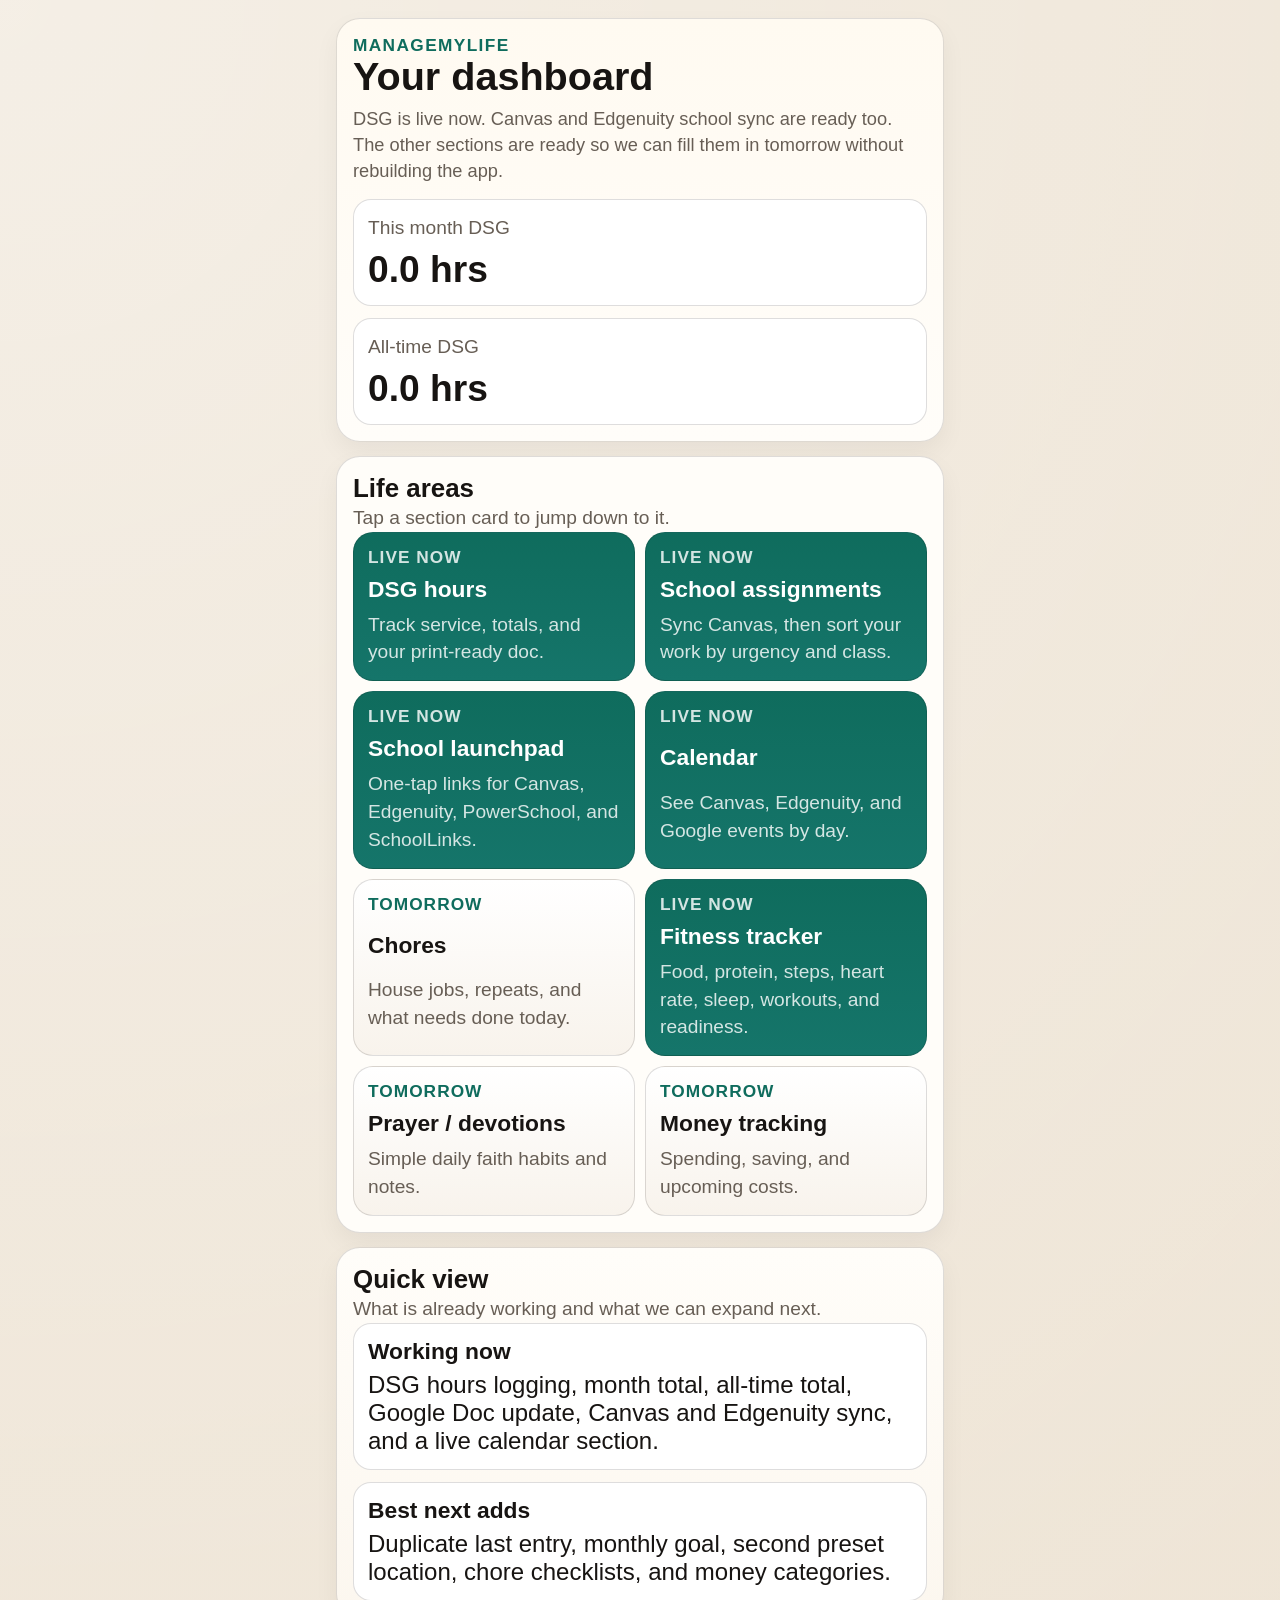
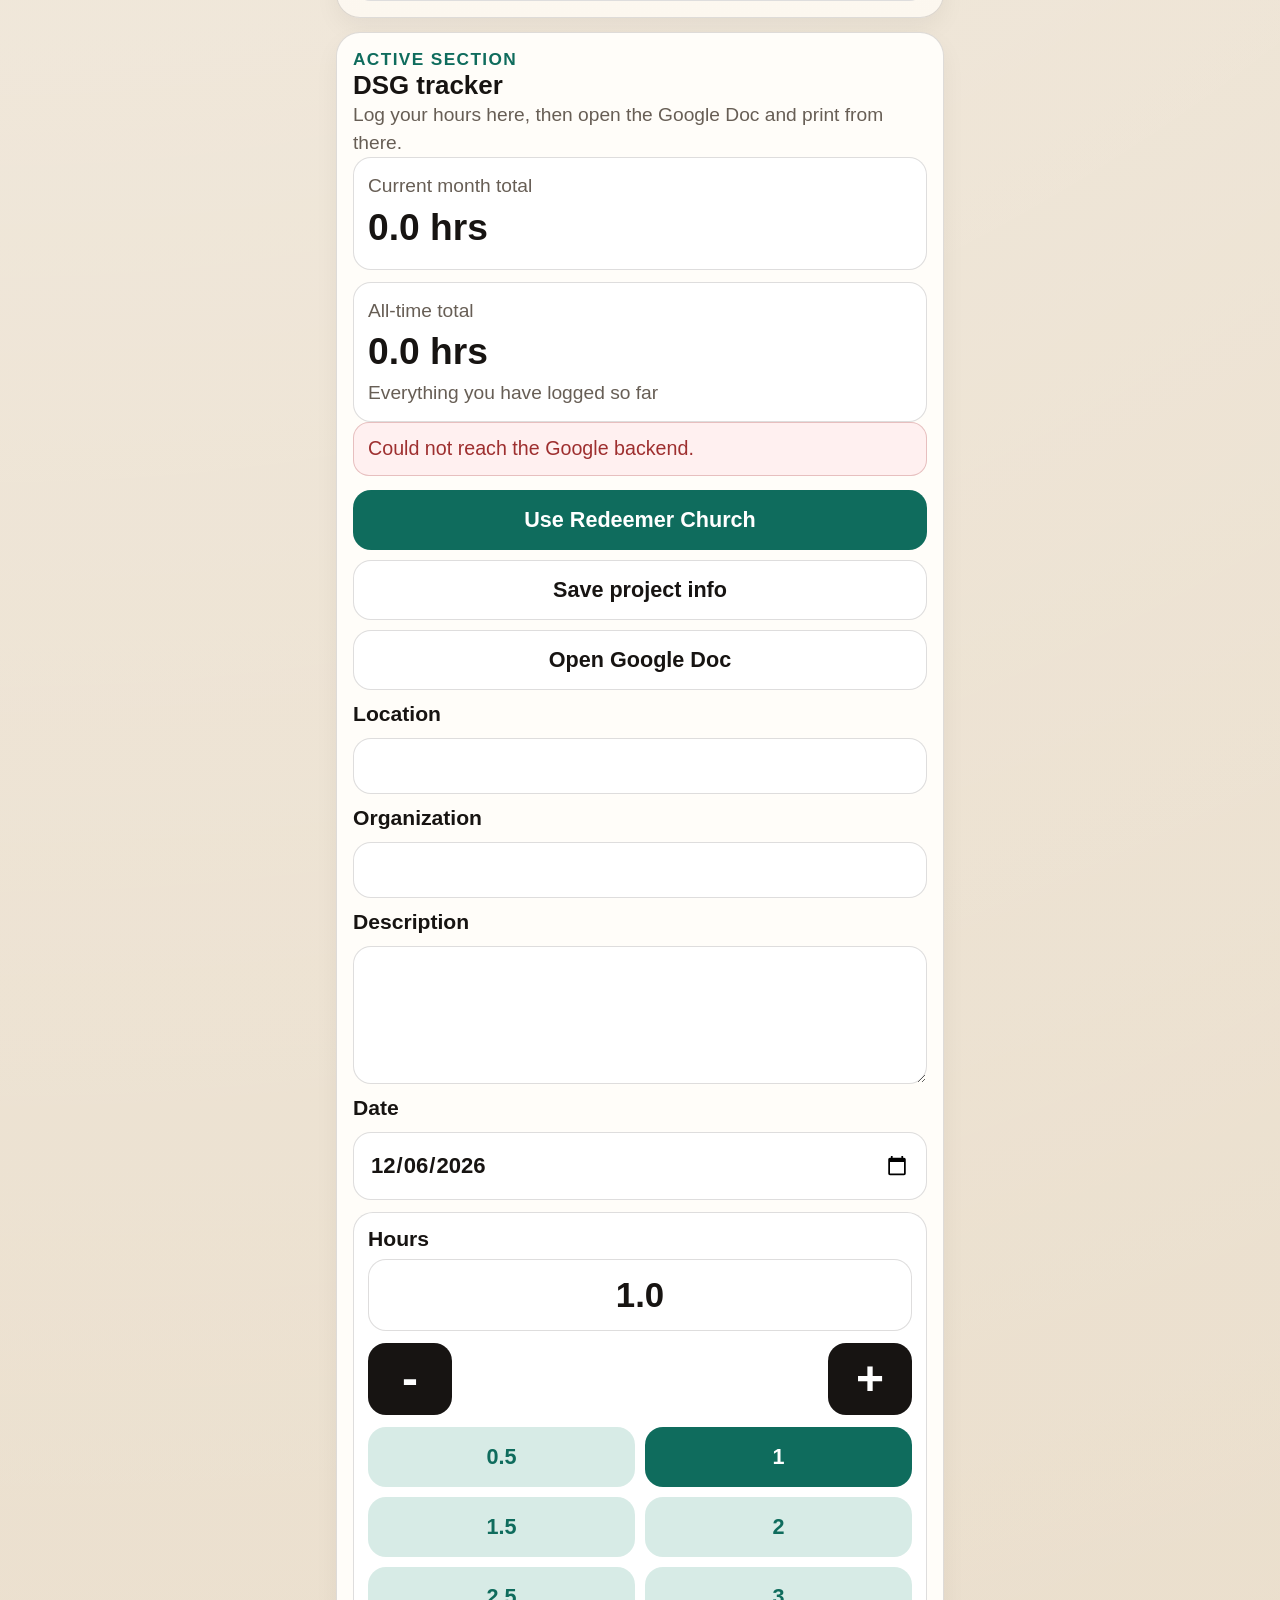
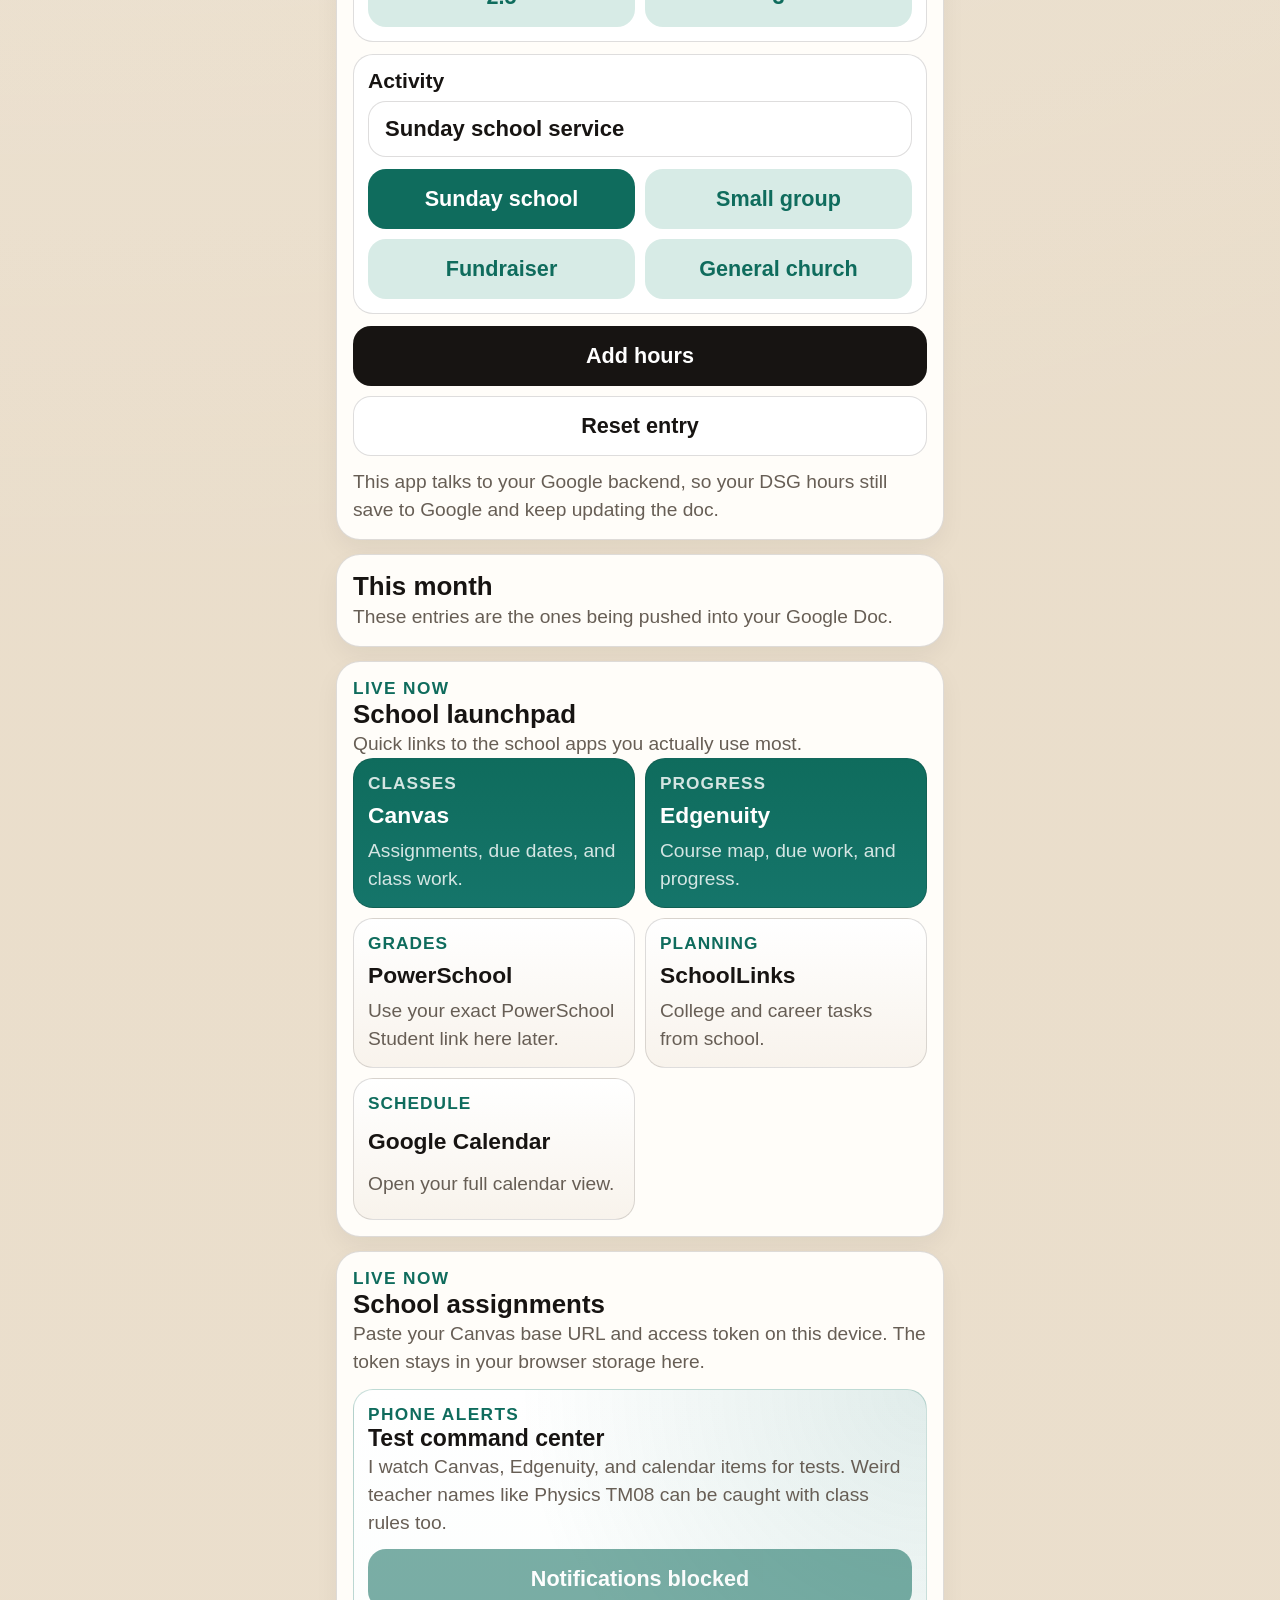
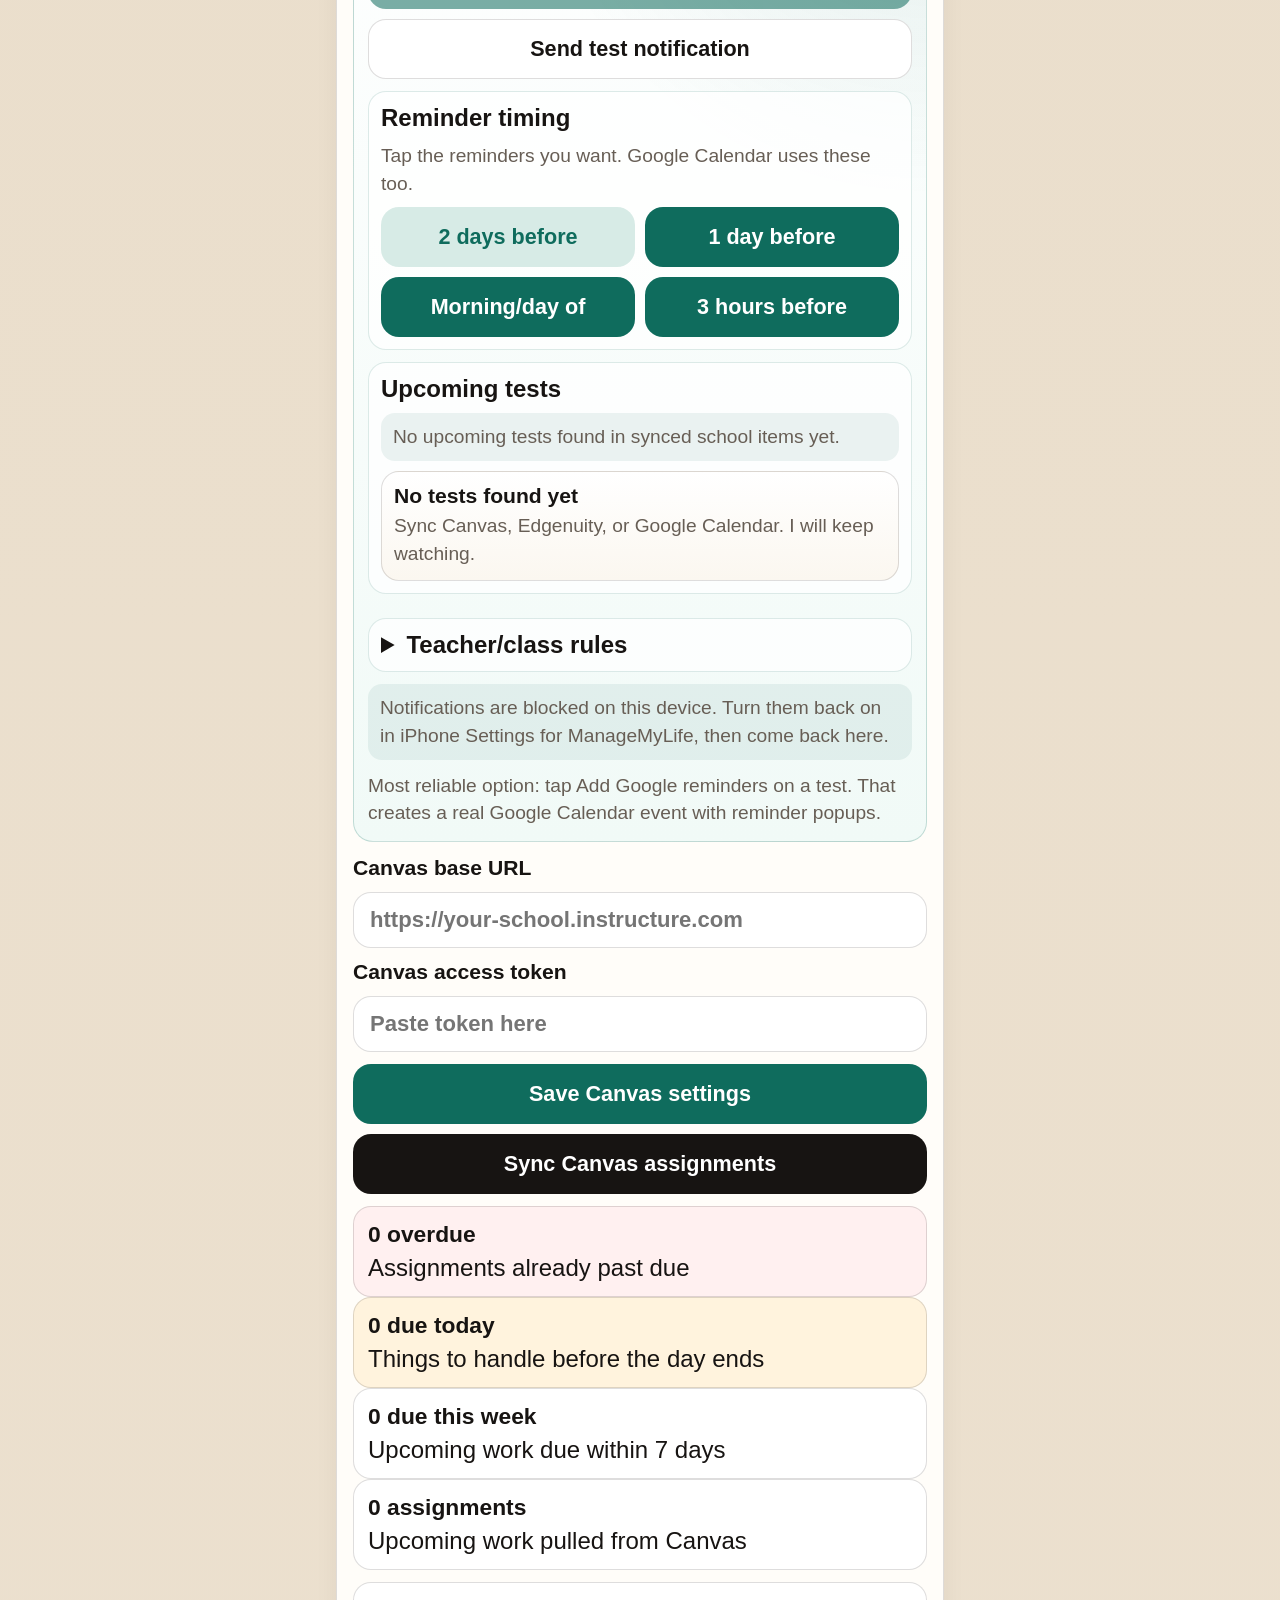
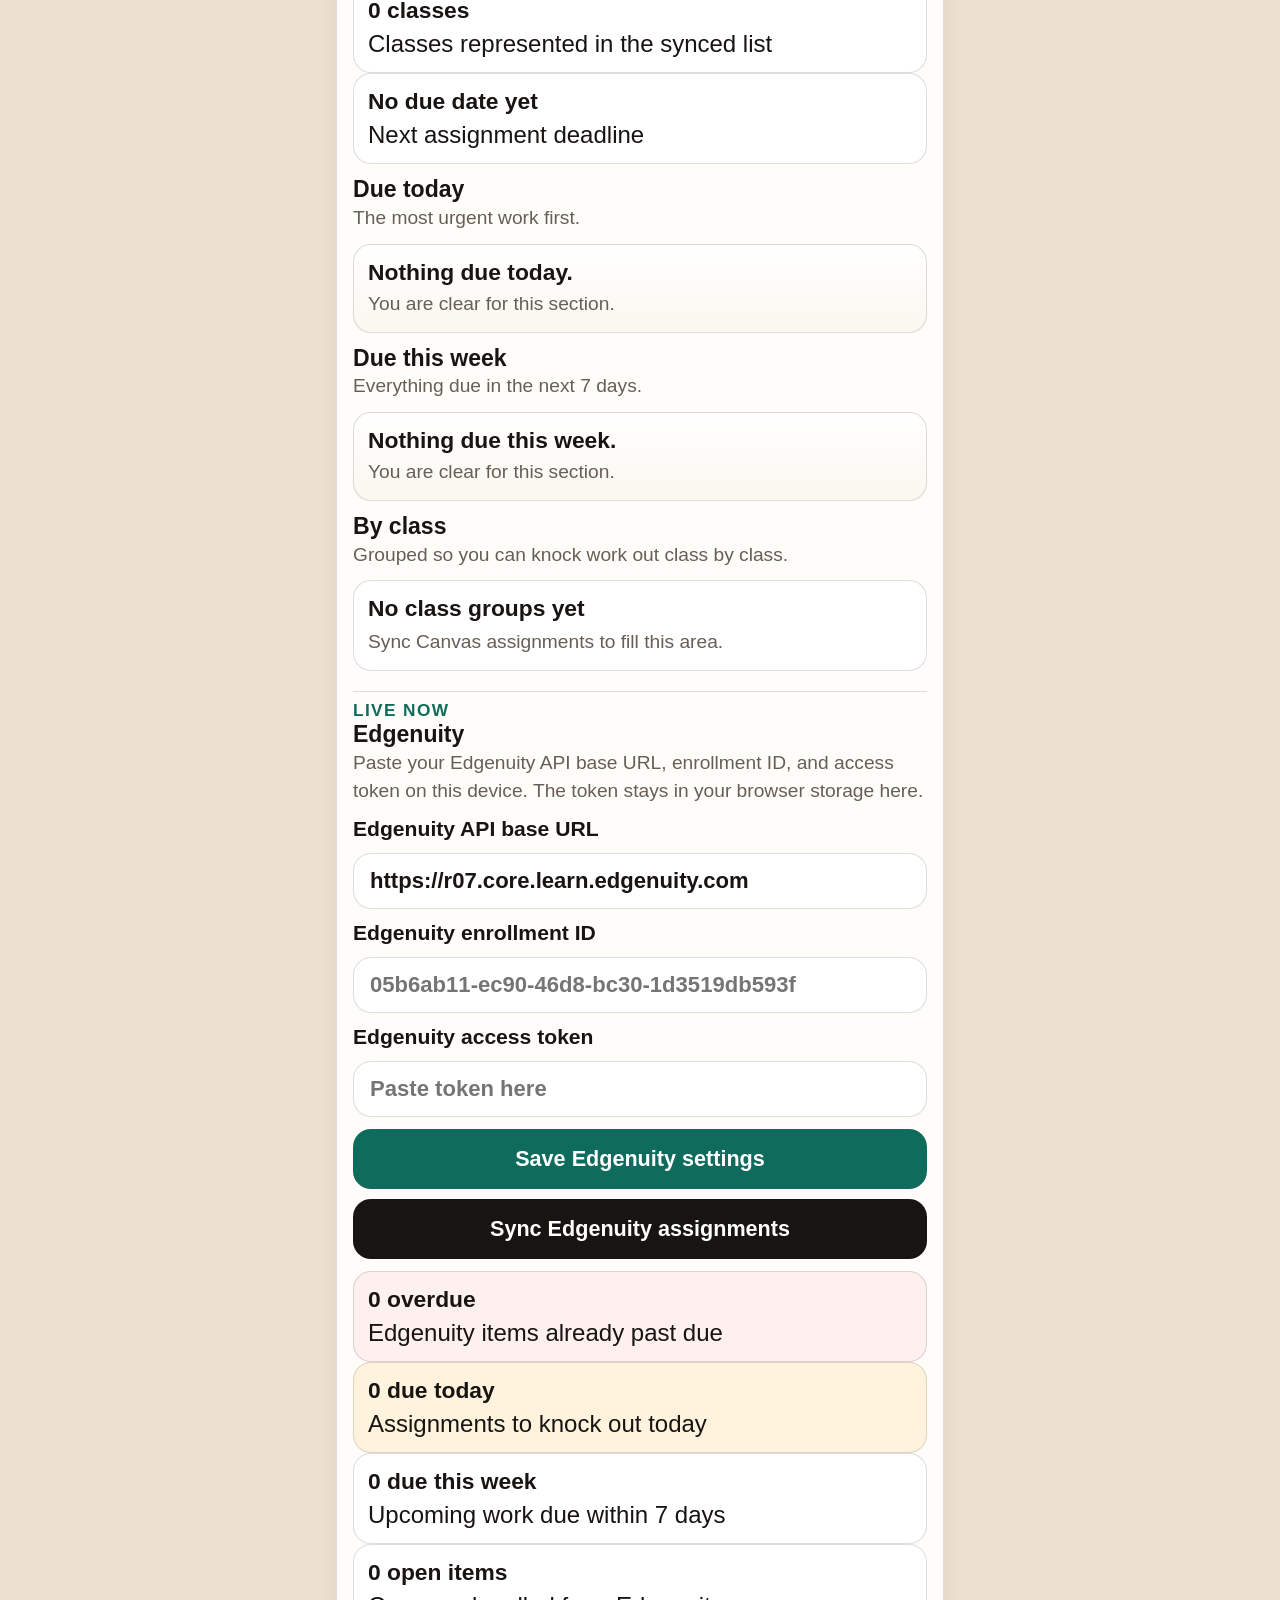
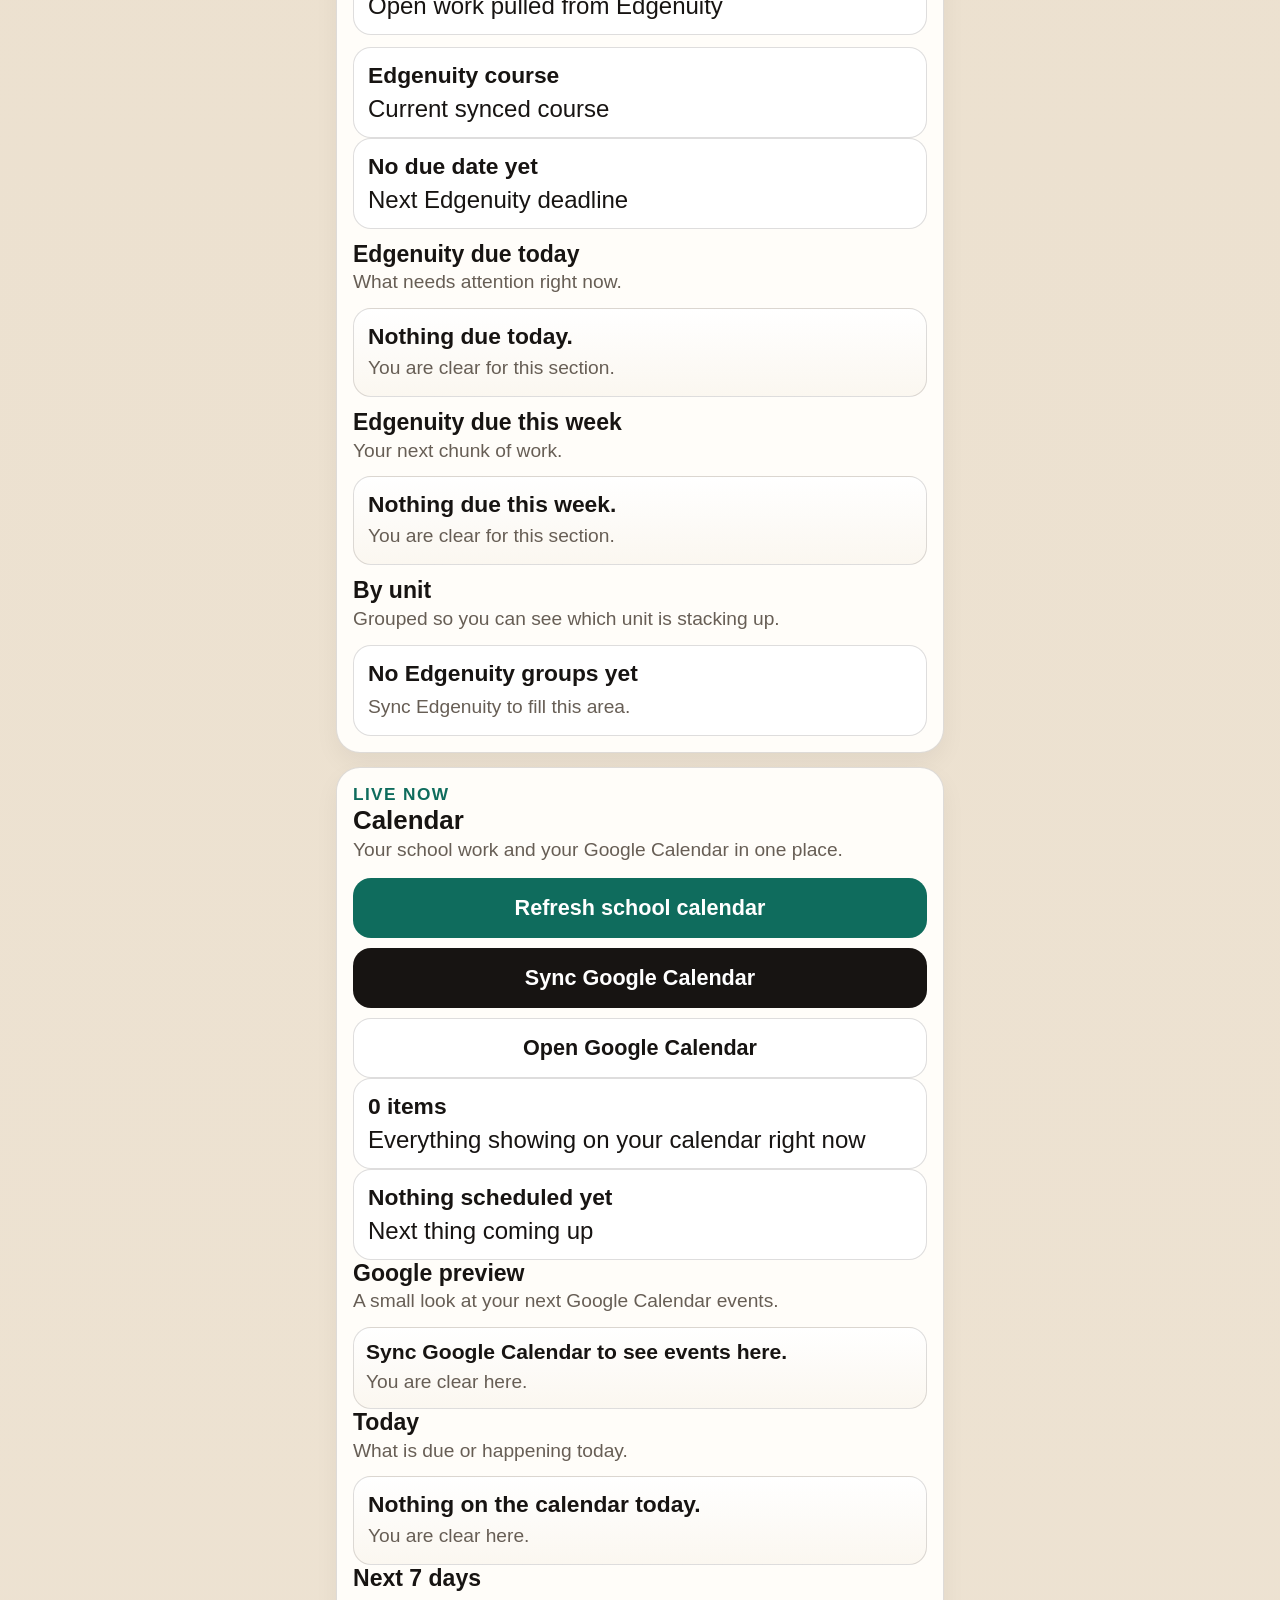
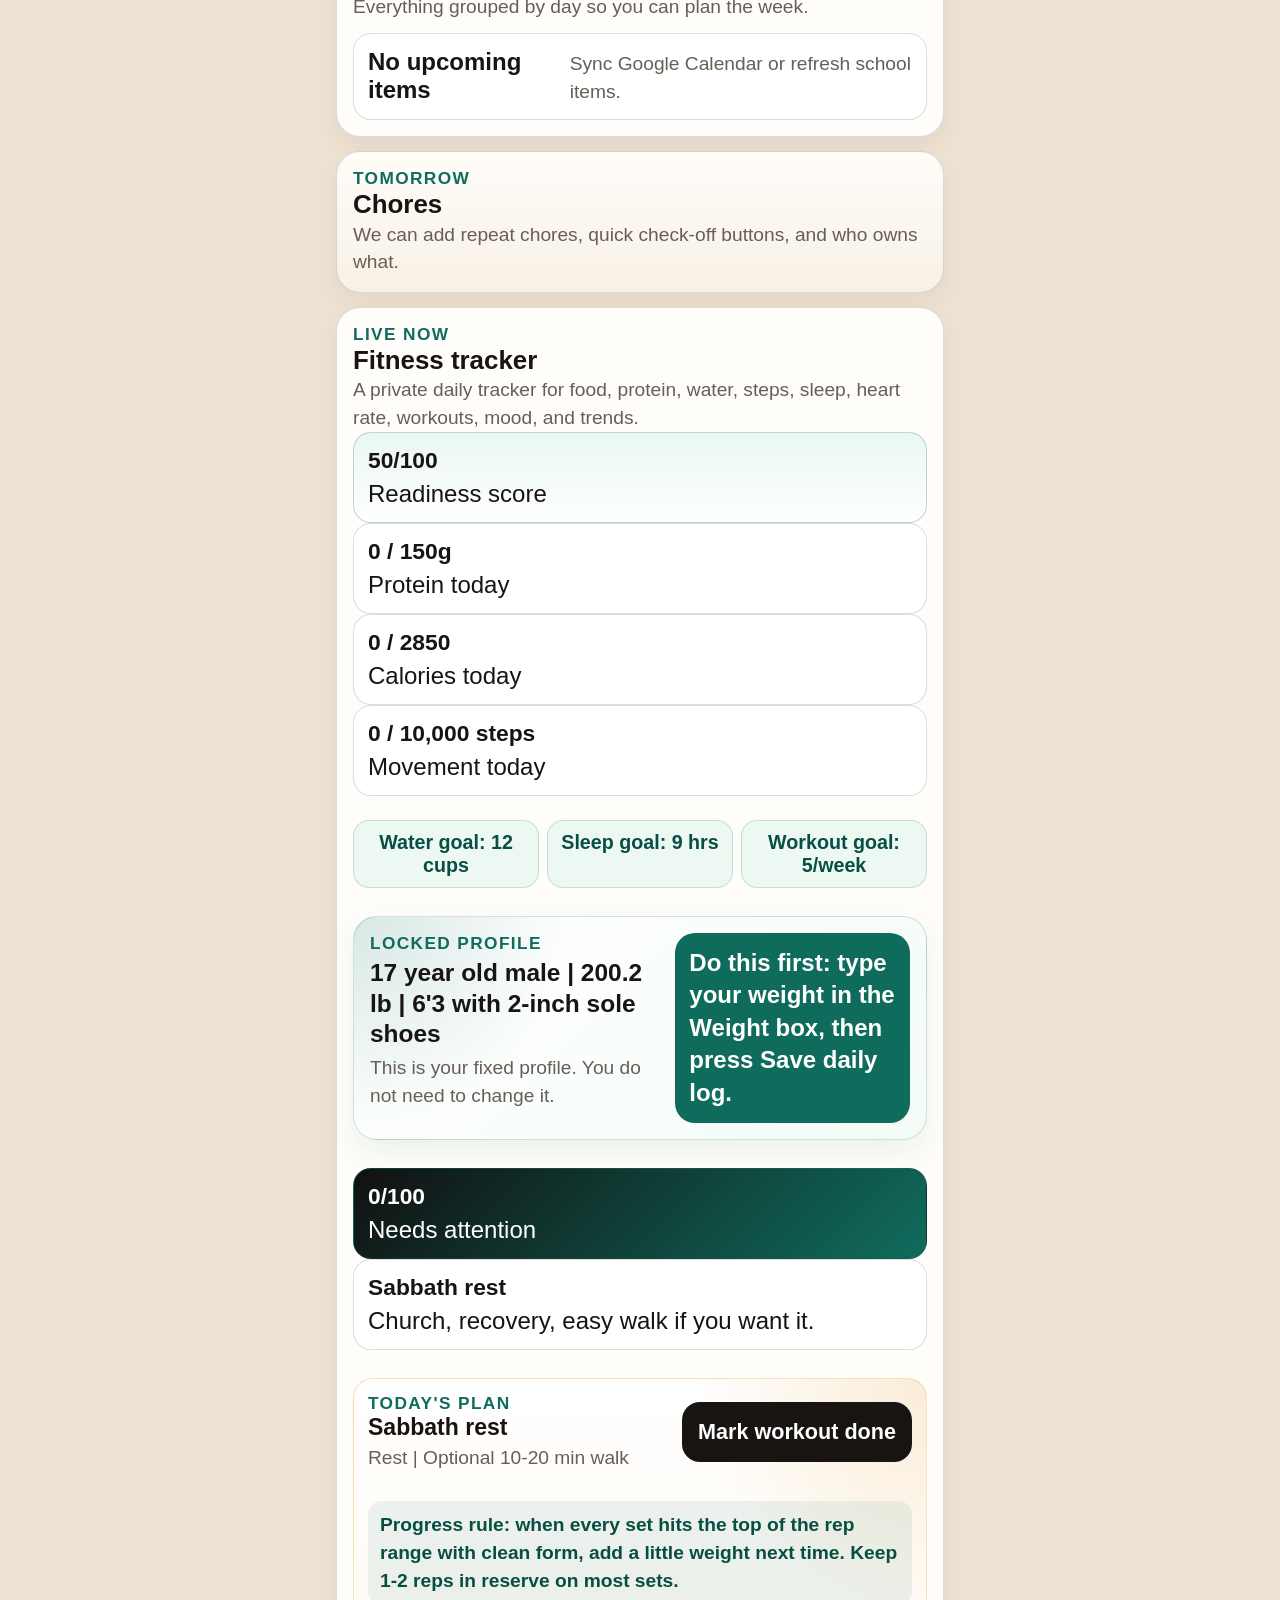
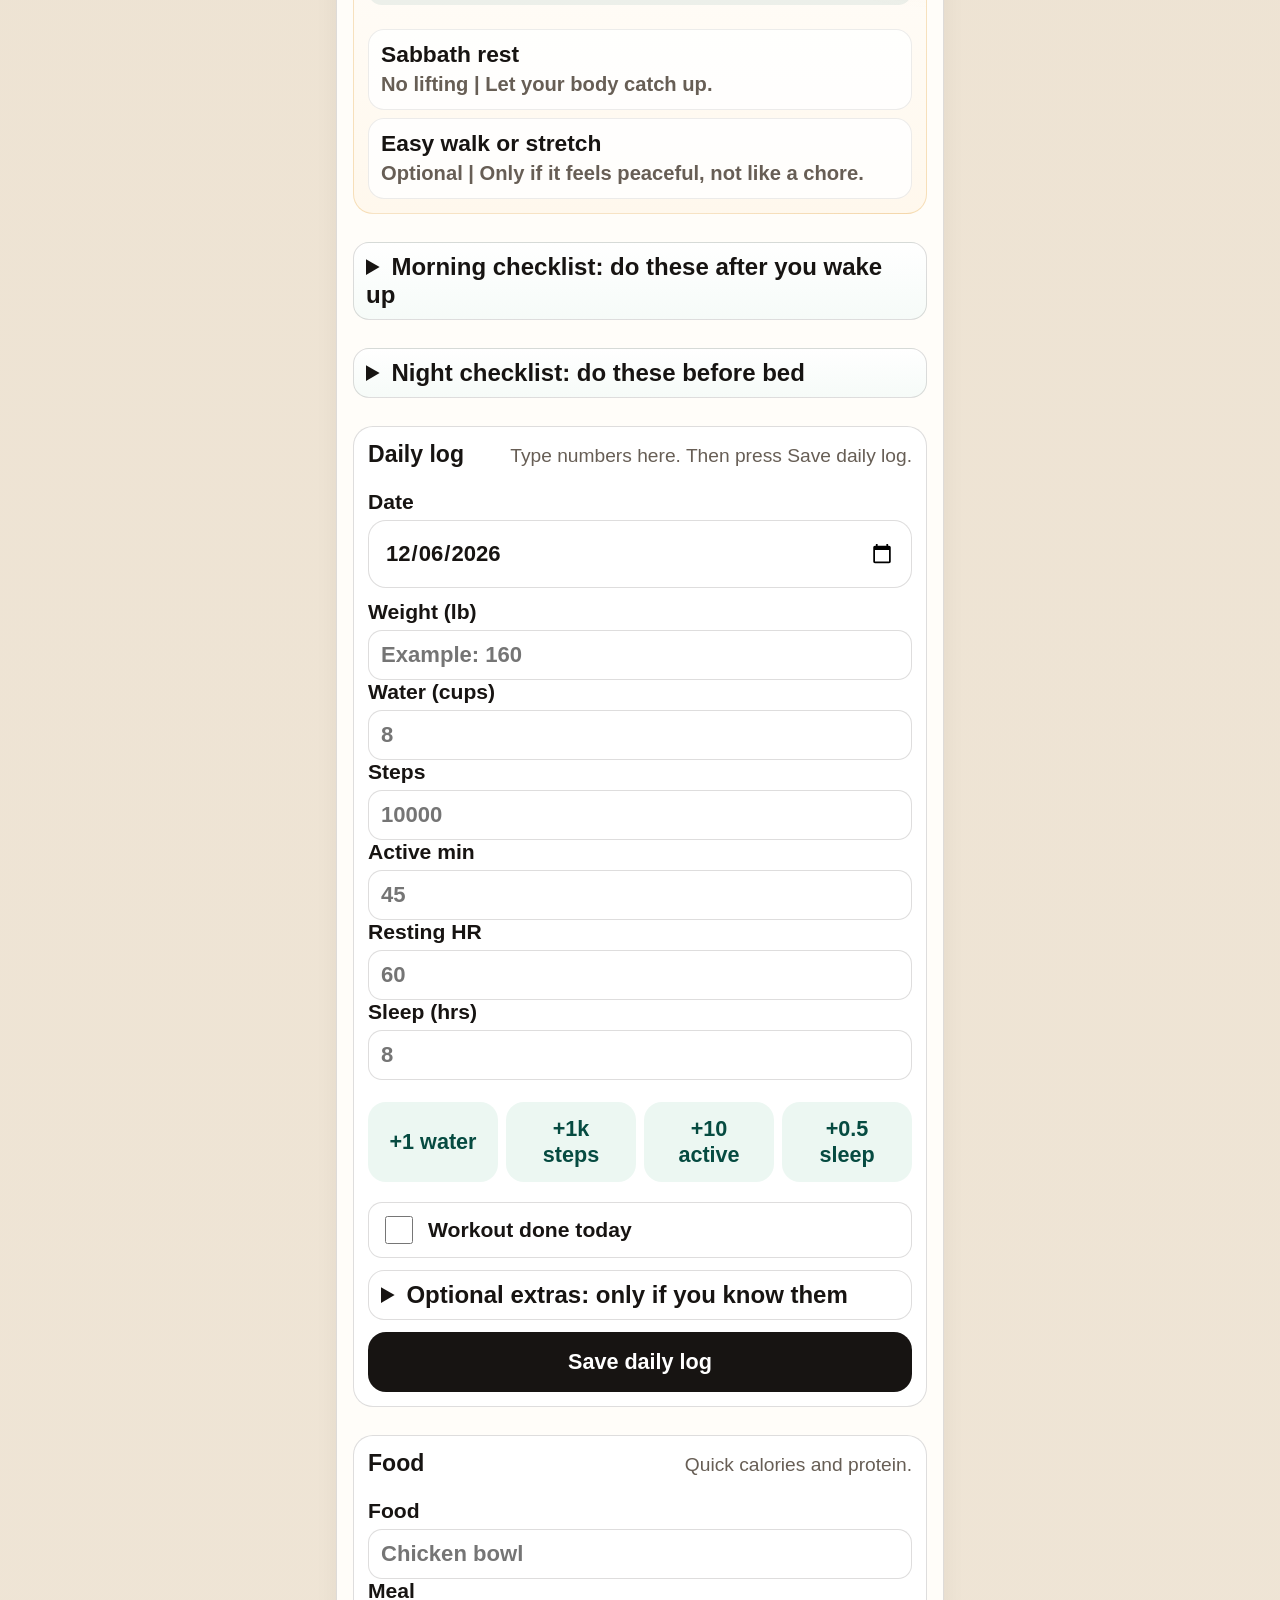
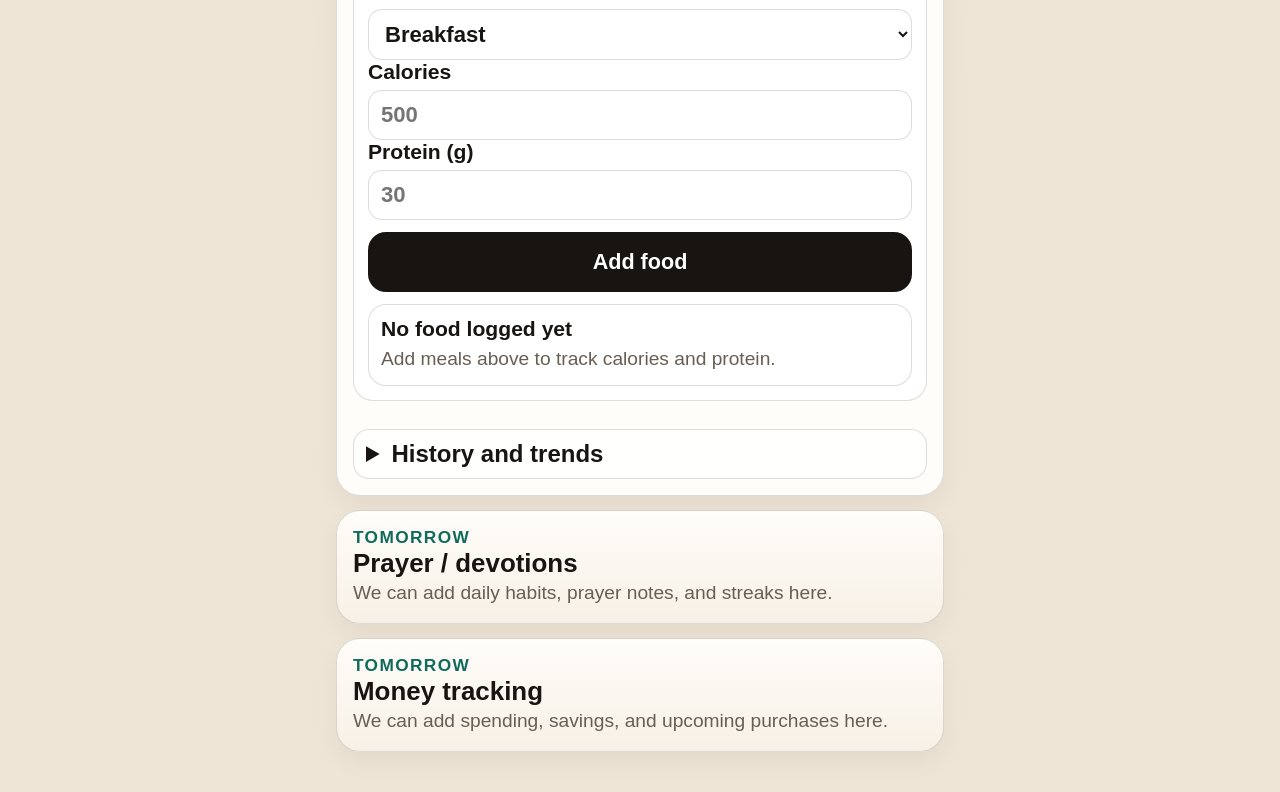
==== index.html @ 5ad7cb9a "Add files via upload" ====
<!DOCTYPE html>
<html lang="en">
  <head>
    <meta charset="UTF-8">
    <meta name="viewport" content="width=device-width, initial-scale=1.0, maximum-scale=1.0, user-scalable=no">
    <meta name="theme-color" content="#0f6c5d">
    <meta name="apple-mobile-web-app-capable" content="yes">
    <meta name="apple-mobile-web-app-status-bar-style" content="default">
    <meta name="apple-mobile-web-app-title" content="ManageMyLife">
    <title>ManageMyLife</title>
    <link rel="apple-touch-icon" href="./icon-512.png">
    <link rel="icon" type="image/png" href="./icon-512.png">
    <link rel="manifest" href="./manifest.json">
    <link rel="stylesheet" href="./styles.css">
  </head>
  <body>
    <div class="shell">
      <section class="hero-card">
        <div>
          <p class="eyebrow">ManageMyLife</p>
          <h1>Your dashboard</h1>
          <p class="sub">DSG is live now. Canvas and Edgenuity school sync are ready too. The other sections are ready so we can fill them in tomorrow without rebuilding the app.</p>
        </div>
        <div class="hero-stats">
          <div class="hero-stat">
            <span class="mini">This month DSG</span>
            <strong id="dashboardMonthTotal">0.0 hrs</strong>
          </div>
          <div class="hero-stat">
            <span class="mini">All-time DSG</span>
            <strong id="dashboardOverallTotal">0.0 hrs</strong>
          </div>
        </div>
      </section>

      <section class="card">
        <div class="section-head">
          <div>
            <h2>Life areas</h2>
            <p class="mini">Tap a section card to jump down to it.</p>
          </div>
        </div>
        <div class="dashboard-grid">
          <button class="dashboard-tile active" type="button" data-target="dsgSection">
            <span class="tile-kicker">Live now</span>
            <strong>DSG hours</strong>
            <span class="tile-copy">Track service, totals, and your print-ready doc.</span>
          </button>
          <button class="dashboard-tile active" type="button" data-target="schoolSection">
            <span class="tile-kicker">Live now</span>
            <strong>School assignments</strong>
            <span class="tile-copy">Sync Canvas, then sort your work by urgency and class.</span>
          </button>
          <button class="dashboard-tile active" type="button" data-target="launchpadSection">
            <span class="tile-kicker">Live now</span>
            <strong>School launchpad</strong>
            <span class="tile-copy">One-tap links for Canvas, Edgenuity, PowerSchool, and SchoolLinks.</span>
          </button>
          <button class="dashboard-tile active" type="button" data-target="calendarSection">
            <span class="tile-kicker">Live now</span>
            <strong>Calendar</strong>
            <span class="tile-copy">See Canvas, Edgenuity, and Google events by day.</span>
          </button>
          <button class="dashboard-tile" type="button" data-target="choresSection">
            <span class="tile-kicker">Tomorrow</span>
            <strong>Chores</strong>
            <span class="tile-copy">House jobs, repeats, and what needs done today.</span>
          </button>
          <button class="dashboard-tile active" type="button" data-target="fitnessSection">
            <span class="tile-kicker">Live now</span>
            <strong>Fitness tracker</strong>
            <span class="tile-copy">Food, protein, steps, heart rate, sleep, workouts, and readiness.</span>
          </button>
          <button class="dashboard-tile" type="button" data-target="prayerSection">
            <span class="tile-kicker">Tomorrow</span>
            <strong>Prayer / devotions</strong>
            <span class="tile-copy">Simple daily faith habits and notes.</span>
          </button>
          <button class="dashboard-tile" type="button" data-target="moneySection">
            <span class="tile-kicker">Tomorrow</span>
            <strong>Money tracking</strong>
            <span class="tile-copy">Spending, saving, and upcoming costs.</span>
          </button>
        </div>
      </section>

      <section class="card quick-overview">
        <div class="section-head">
          <div>
            <h2>Quick view</h2>
            <p class="mini">What is already working and what we can expand next.</p>
          </div>
        </div>
        <div class="overview-list">
          <div class="overview-item">
            <strong>Working now</strong>
            <span>DSG hours logging, month total, all-time total, Google Doc update, Canvas and Edgenuity sync, and a live calendar section.</span>
          </div>
          <div class="overview-item">
            <strong>Best next adds</strong>
            <span>Duplicate last entry, monthly goal, second preset location, chore checklists, and money categories.</span>
          </div>
        </div>
      </section>

      <section class="card tracker-card" id="dsgSection">
        <div class="section-head">
          <div>
            <p class="eyebrow">Active section</p>
            <h2>DSG tracker</h2>
            <p class="mini">Log your hours here, then open the Google Doc and print from there.</p>
          </div>
        </div>

        <div class="totals-stack">
          <div class="total">
            <span class="mini">Current month total</span>
            <strong id="monthTotal">0.0 hrs</strong>
            <span id="monthLabel" class="mini"></span>
          </div>
          <div class="overall">
            <span class="mini">All-time total</span>
            <strong id="overallTotal">0.0 hrs</strong>
            <span class="mini">Everything you have logged so far</span>
          </div>
        </div>

        <div id="errorBox" class="error"></div>
        <div id="statusBox" class="status"></div>

        <div class="stack section-gap" id="appCard">
          <div class="button-stack">
            <button class="btn secondary" id="redeemerBtn" type="button">Use Redeemer Church</button>
            <button class="btn ghost" id="saveProfileBtn" type="button">Save project info</button>
            <a class="btn ghost" id="workingDocLink" href="#" target="_blank" rel="noopener noreferrer">Open Google Doc</a>
          </div>

          <label class="field">Location
            <input id="location" type="text">
          </label>

          <label class="field">Organization
            <input id="organization" type="text">
          </label>

          <label class="field">Description
            <textarea id="description"></textarea>
          </label>

          <label class="field">Date
            <input id="date" type="date">
          </label>

          <div class="control-box">
            <label>Hours
              <input class="hours-value" id="hours" type="text" readonly>
            </label>
            <div class="stepper">
              <button class="step" id="minusBtn" type="button">-</button>
              <div></div>
              <button class="step" id="plusBtn" type="button">+</button>
            </div>
            <div class="chip-grid">
              <button class="chip hour-chip" type="button" data-hours="0.5">0.5</button>
              <button class="chip hour-chip" type="button" data-hours="1">1</button>
              <button class="chip hour-chip" type="button" data-hours="1.5">1.5</button>
              <button class="chip hour-chip" type="button" data-hours="2">2</button>
              <button class="chip hour-chip" type="button" data-hours="2.5">2.5</button>
              <button class="chip hour-chip" type="button" data-hours="3">3</button>
            </div>
          </div>

          <div class="control-box">
            <label>Activity
              <input id="activity" type="text" readonly>
            </label>
            <div class="chip-grid">
              <button class="chip activity-chip" type="button" data-activity="Sunday school service">Sunday school</button>
              <button class="chip activity-chip" type="button" data-activity="Middle school assistant small group leader">Small group</button>
              <button class="chip activity-chip" type="button" data-activity="Chicago missions hamburger fundraiser">Fundraiser</button>
              <button class="chip activity-chip" type="button" data-activity="Church volunteering">General church</button>
            </div>
          </div>

          <div class="button-stack">
            <button class="btn primary" id="saveEntryBtn" type="button">Add hours</button>
            <button class="btn ghost" id="resetBtn" type="button">Reset entry</button>
          </div>

          <p class="notice">This app talks to your Google backend, so your DSG hours still save to Google and keep updating the doc.</p>
        </div>
      </section>

      <section class="card">
        <div class="section-head">
          <div>
            <h2>This month</h2>
            <p class="mini">These entries are the ones being pushed into your Google Doc.</p>
          </div>
        </div>
        <div class="entries" id="entries"></div>
      </section>

            <section class="card" id="launchpadSection">
        <div class="section-head">
          <div>
            <p class="eyebrow">Live now</p>
            <h2>School launchpad</h2>
            <p class="mini">Quick links to the school apps you actually use most.</p>
          </div>
        </div>

        <div class="dashboard-grid launchpad-grid">
          <a class="dashboard-tile active launchpad-link" href="https://jenks.instructure.com" target="_blank" rel="noopener noreferrer">
            <span class="tile-kicker">Classes</span>
            <strong>Canvas</strong>
            <span class="tile-copy">Assignments, due dates, and class work.</span>
          </a>
          <a class="dashboard-tile active launchpad-link" href="https://student.edgenuity.com" target="_blank" rel="noopener noreferrer">
            <span class="tile-kicker">Progress</span>
            <strong>Edgenuity</strong>
            <span class="tile-copy">Course map, due work, and progress.</span>
          </a>
          <a class="dashboard-tile launchpad-link" href="#" id="powerSchoolLaunchLink">
            <span class="tile-kicker">Grades</span>
            <strong>PowerSchool</strong>
            <span class="tile-copy">Use your exact PowerSchool Student link here later.</span>
          </a>
          <a class="dashboard-tile launchpad-link" href="#" id="schoolLinksLaunchLink">
            <span class="tile-kicker">Planning</span>
            <strong>SchoolLinks</strong>
            <span class="tile-copy">College and career tasks from school.</span>
          </a>
          <a class="dashboard-tile launchpad-link" href="https://calendar.google.com/calendar/u/0/r" target="_blank" rel="noopener noreferrer">
            <span class="tile-kicker">Schedule</span>
            <strong>Google Calendar</strong>
            <span class="tile-copy">Open your full calendar view.</span>
          </a>
        </div>
      </section>

<section class="card" id="schoolSection">
        <div class="section-head">
          <div>
            <p class="eyebrow">Live now</p>
            <h2>School assignments</h2>
            <p class="mini">Paste your Canvas base URL and access token on this device. The token stays in your browser storage here.</p>
          </div>
        </div>

        <div id="schoolErrorBox" class="error"></div>
        <div id="schoolStatusBox" class="status"></div>

        <div class="control-box notification-box section-gap">
          <div class="section-head compact-head">
            <div>
              <p class="eyebrow">Phone alerts</p>
              <h3>Test command center</h3>
              <p class="mini">I watch Canvas, Edgenuity, and calendar items for tests. Weird teacher names like Physics TM08 can be caught with class rules too.</p>
            </div>
          </div>

          <div class="button-stack">
            <button class="btn secondary" id="enableTestNotificationsBtn" type="button">Turn on test alerts</button>
            <button class="btn ghost" id="sendTestNotificationBtn" type="button">Send test notification</button>
          </div>

          <div class="test-tool-block">
            <strong>Reminder timing</strong>
            <p class="mini">Tap the reminders you want. Google Calendar uses these too.</p>
            <div class="chip-grid reminder-grid" id="testReminderTiming"></div>
          </div>

          <div class="test-tool-block">
            <strong>Upcoming tests</strong>
            <p class="mini notification-status" id="upcomingTestsSummary">No upcoming tests found yet.</p>
            <div class="entries compact-entries" id="upcomingTestsList"></div>
          </div>

          <div id="testStudyPlanPanel"></div>

          <details class="test-rules-box">
            <summary>Teacher/class rules</summary>
            <p class="mini">Built-in rules are always on. Add a custom rule if a teacher names tests in a strange way.</p>
            <div class="rule-list" id="testRulesList"></div>
            <div class="rule-form">
              <label class="field">Course contains
                <input id="testRuleCourse" type="text" placeholder="Example: AP Phys">
              </label>
              <label class="field">Title contains
                <input id="testRuleTitle" type="text" placeholder="Example: TM">
              </label>
              <label class="field">Details contain
                <input id="testRuleDetails" type="text" placeholder="Example: MCQ">
              </label>
              <label class="field">Rule name
                <input id="testRuleLabel" type="text" placeholder="Example: Physics test rule">
              </label>
              <button class="btn ghost" id="saveTestRuleBtn" type="button">Save teacher rule</button>
              <button class="btn ghost dismiss-btn" id="clearTestRulesBtn" type="button">Clear custom rules</button>
            </div>
          </details>

          <p class="mini notification-status" id="testNotificationStatus">Tap Turn on test alerts to ask this phone for notification permission.</p>
          <p class="notice">Most reliable option: tap Add Google reminders on a test. That creates a real Google Calendar event with reminder popups.</p>
        </div>

        <div class="stack section-gap">
          <label class="field">Canvas base URL
            <input id="canvasBaseUrl" type="url" placeholder="https://your-school.instructure.com">
          </label>

          <label class="field">Canvas access token
            <input id="canvasToken" type="password" placeholder="Paste token here">
          </label>

          <div class="button-stack">
            <button class="btn secondary" id="saveCanvasSettingsBtn" type="button">Save Canvas settings</button>
            <button class="btn primary" id="syncCanvasBtn" type="button">Sync Canvas assignments</button>
          </div>

          <div class="school-summary-grid">
            <div class="overview-item urgency-card overdue">
              <strong id="canvasOverdueCount">0 overdue</strong>
              <span>Assignments already past due</span>
            </div>
            <div class="overview-item urgency-card today">
              <strong id="canvasTodayCount">0 due today</strong>
              <span>Things to handle before the day ends</span>
            </div>
            <div class="overview-item urgency-card week">
              <strong id="canvasWeekCount">0 due this week</strong>
              <span>Upcoming work due within 7 days</span>
            </div>
            <div class="overview-item urgency-card normal">
              <strong id="canvasAssignmentCount">0 assignments</strong>
              <span>Upcoming work pulled from Canvas</span>
            </div>
          </div>

          <div class="school-summary-grid two-up">
            <div class="overview-item">
              <strong id="canvasClassCount">0 classes</strong>
              <span>Classes represented in the synced list</span>
            </div>
            <div class="overview-item">
              <strong id="canvasNextDue">No due date yet</strong>
              <span>Next assignment deadline</span>
            </div>
          </div>

          <div class="school-block">
            <div class="section-head compact-head">
              <div>
                <h3>Due today</h3>
                <p class="mini">The most urgent work first.</p>
              </div>
            </div>
            <div class="entries" id="canvasDueToday"></div>
          </div>

          <div class="school-block">
            <div class="section-head compact-head">
              <div>
                <h3>Due this week</h3>
                <p class="mini">Everything due in the next 7 days.</p>
              </div>
            </div>
            <div class="entries" id="canvasDueThisWeek"></div>
          </div>

          <div class="school-block">
            <div class="section-head compact-head">
              <div>
                <h3>By class</h3>
                <p class="mini">Grouped so you can knock work out class by class.</p>
              </div>
            </div>
            <div class="class-groups" id="canvasByClass"></div>
          </div>


          <div class="school-block integration-block">
            <div class="section-head compact-head">
              <div>
                <p class="eyebrow">Live now</p>
                <h3>Edgenuity</h3>
                <p class="mini">Paste your Edgenuity API base URL, enrollment ID, and access token on this device. The token stays in your browser storage here.</p>
              </div>
            </div>

            <label class="field">Edgenuity API base URL
              <input id="edgenuityApiBaseUrl" type="url" placeholder="https://r07.core.learn.edgenuity.com">
            </label>

            <label class="field">Edgenuity enrollment ID
              <input id="edgenuityEnrollmentId" type="text" placeholder="05b6ab11-ec90-46d8-bc30-1d3519db593f">
            </label>

            <label class="field">Edgenuity access token
              <input id="edgenuityToken" type="password" placeholder="Paste token here">
            </label>

            <div class="button-stack">
              <button class="btn secondary" id="saveEdgenuitySettingsBtn" type="button">Save Edgenuity settings</button>
              <button class="btn primary" id="syncEdgenuityBtn" type="button">Sync Edgenuity assignments</button>
            </div>

            <div class="school-summary-grid">
              <div class="overview-item urgency-card overdue">
                <strong id="edgenuityOverdueCount">0 overdue</strong>
                <span>Edgenuity items already past due</span>
              </div>
              <div class="overview-item urgency-card today">
                <strong id="edgenuityTodayCount">0 due today</strong>
                <span>Assignments to knock out today</span>
              </div>
              <div class="overview-item urgency-card week">
                <strong id="edgenuityWeekCount">0 due this week</strong>
                <span>Upcoming work due within 7 days</span>
              </div>
              <div class="overview-item urgency-card normal">
                <strong id="edgenuityAssignmentCount">0 open items</strong>
                <span>Open work pulled from Edgenuity</span>
              </div>
            </div>

            <div class="school-summary-grid two-up">
              <div class="overview-item">
                <strong id="edgenuityCourseName">Edgenuity course</strong>
                <span>Current synced course</span>
              </div>
              <div class="overview-item">
                <strong id="edgenuityNextDue">No due date yet</strong>
                <span>Next Edgenuity deadline</span>
              </div>
            </div>

            <div class="school-block">
              <div class="section-head compact-head">
                <div>
                  <h3>Edgenuity due today</h3>
                  <p class="mini">What needs attention right now.</p>
                </div>
              </div>
              <div class="entries" id="edgenuityDueToday"></div>
            </div>

            <div class="school-block">
              <div class="section-head compact-head">
                <div>
                  <h3>Edgenuity due this week</h3>
                  <p class="mini">Your next chunk of work.</p>
                </div>
              </div>
              <div class="entries" id="edgenuityDueThisWeek"></div>
            </div>

            <div class="school-block">
              <div class="section-head compact-head">
                <div>
                  <h3>By unit</h3>
                  <p class="mini">Grouped so you can see which unit is stacking up.</p>
                </div>
              </div>
              <div class="class-groups" id="edgenuityByUnit"></div>
            </div>
          </div>
        </div>
      </section>

            <section class="card" id="calendarSection">
        <div class="section-head">
          <div>
            <p class="eyebrow">Live now</p>
            <h2>Calendar</h2>
            <p class="mini">Your school work and your Google Calendar in one place.</p>
          </div>
        </div>

        <div id="calendarErrorBox" class="error"></div>
        <div id="calendarStatusBox" class="status"></div>

        <div class="button-stack section-gap">
          <button class="btn secondary" id="rebuildCalendarBtn" type="button">Refresh school calendar</button>
          <button class="btn primary" id="syncGoogleCalendarBtn" type="button">Sync Google Calendar</button>
          <a class="btn ghost" id="openGoogleCalendarLink" href="https://calendar.google.com/calendar/u/0/r" target="_blank" rel="noopener noreferrer">Open Google Calendar</a>
        </div>

        <div class="school-summary-grid two-up">
          <div class="overview-item">
            <strong id="calendarItemCount">0 items</strong>
            <span>Everything showing on your calendar right now</span>
          </div>
          <div class="overview-item">
            <strong id="calendarNextItem">Nothing scheduled yet</strong>
            <span>Next thing coming up</span>
          </div>
        </div>

        <div class="school-block">
          <div class="section-head compact-head">
            <div>
              <h3>Google preview</h3>
              <p class="mini">A small look at your next Google Calendar events.</p>
            </div>
          </div>
          <div class="entries compact-entries" id="googleCalendarPreview"></div>
        </div>

        <div class="school-block">
          <div class="section-head compact-head">
            <div>
              <h3>Today</h3>
              <p class="mini">What is due or happening today.</p>
            </div>
          </div>
          <div class="entries" id="calendarToday"></div>
        </div>

        <div class="school-block">
          <div class="section-head compact-head">
            <div>
              <h3>Next 7 days</h3>
              <p class="mini">Everything grouped by day so you can plan the week.</p>
            </div>
          </div>
          <div class="calendar-days" id="calendarWeek"></div>
        </div>
      </section>

<section class="card placeholder-card" id="choresSection">
        <p class="eyebrow">Tomorrow</p>
        <h2>Chores</h2>
        <p class="mini">We can add repeat chores, quick check-off buttons, and who owns what.</p>
      </section>

      <section class="card" id="fitnessSection">
        <div class="section-head">
          <div>
            <p class="eyebrow">Live now</p>
            <h2>Fitness tracker</h2>
            <p class="mini">A private daily tracker for food, protein, water, steps, sleep, heart rate, workouts, mood, and trends.</p>
          </div>
        </div>

        <div id="fitnessStatusBox" class="status"></div>

        <div class="fitness-panel" id="fitnessTodayPanel">
          <div class="school-summary-grid compact-fitness-grid">
            <div class="overview-item readiness-card">
              <strong id="fitnessReadinessScore">--</strong>
              <span>Readiness score</span>
            </div>
            <div class="overview-item">
              <strong id="fitnessProteinProgress">0 / 0g</strong>
              <span>Protein today</span>
            </div>
            <div class="overview-item">
              <strong id="fitnessCaloriesProgress">0 / 0</strong>
              <span>Calories today</span>
            </div>
            <div class="overview-item">
              <strong id="fitnessStepsProgress">0 steps</strong>
              <span>Movement today</span>
            </div>
          </div>

          <div class="target-strip" aria-label="Fitness targets">
            <span id="fitnessWaterTarget">Water goal: -- cups</span>
            <span id="fitnessSleepTarget">Sleep goal: -- hrs</span>
            <span id="fitnessWorkoutTarget">Workout goal: --/week</span>
          </div>

          <div class="fitness-coach-card section-gap">
            <div>
              <p class="eyebrow">Locked profile</p>
              <h3 id="fitnessProfileSummary">17 year old male | 200.2 lb | 6'1 estimate</h3>
              <p class="mini">This is your fixed profile. You do not need to change it.</p>
            </div>
            <div class="coach-note" id="fitnessDailyFocus">First: type your weight, water, steps, and sleep. Then press Save daily log.</div>
          </div>

          <div class="school-summary-grid two-up section-gap fitness-command-grid">
            <div class="overview-item fitness-score-card">
              <strong id="fitnessWeeklyScore">--</strong>
              <span id="fitnessWeeklyScoreLabel">Weekly fitness score</span>
            </div>
            <div class="overview-item">
              <strong id="fitnessTodayWorkoutTitle">Today workout</strong>
              <span id="fitnessTodayWorkoutFocus">Loading plan...</span>
            </div>
          </div>

          <div class="control-box section-gap workout-card" id="fitnessWorkoutPlan"></div>

          <details class="control-box section-gap compact-details checklist-details">
            <summary>Morning checklist: do these after you wake up</summary>
            <div class="checklist-list" id="fitnessMorningChecklist"></div>
          </details>

          <details class="control-box section-gap compact-details checklist-details">
            <summary>Night checklist: do these before bed</summary>
            <div class="checklist-list" id="fitnessNightChecklist"></div>
          </details>

          <div class="control-box section-gap compact-log-box">
            <div class="compact-title-row">
              <h3>Daily log</h3>
              <span class="mini">Type numbers here. Then press Save daily log.</span>
            </div>
            <label class="field">Date
              <input id="fitnessDate" type="date">
            </label>
            <div class="school-summary-grid two-up compact-field-grid">
              <label class="field">Weight (lb)
                <input id="fitnessWeight" type="number" min="0" step="0.1" placeholder="Example: 160">
              </label>
              <label class="field">Water (cups)
                <input id="fitnessWater" type="number" min="0" step="1" placeholder="8">
              </label>
              <label class="field">Steps
                <input id="fitnessSteps" type="number" min="0" step="1" placeholder="10000">
              </label>
              <label class="field">Active min
                <input id="fitnessActiveMinutes" type="number" min="0" step="1" placeholder="45">
              </label>
              <label class="field">Resting HR
                <input id="fitnessRestingHr" type="number" min="0" step="1" placeholder="60">
              </label>
              <label class="field">Sleep (hrs)
                <input id="fitnessSleep" type="number" min="0" step="0.25" placeholder="8">
              </label>
            </div>
            <div class="chip-grid quick-log-grid" aria-label="Quick fitness logging">
              <button class="chip fitness-quick" type="button" data-fitness-field="water" data-delta="1">+1 water</button>
              <button class="chip fitness-quick" type="button" data-fitness-field="steps" data-delta="1000">+1k steps</button>
              <button class="chip fitness-quick" type="button" data-fitness-field="activeMinutes" data-delta="10">+10 active</button>
              <button class="chip fitness-quick" type="button" data-fitness-field="sleep" data-delta="0.5">+0.5 sleep</button>
            </div>
            <label class="toggle-row compact-toggle">
              <input id="fitnessWorkoutDone" type="checkbox">
              <span>Workout done today</span>
            </label>
            <details class="compact-details">
              <summary>Optional extras: only if you know them</summary>
              <div class="school-summary-grid two-up compact-field-grid">
                <label class="field">Avg HR
                  <input id="fitnessAvgHr" type="number" min="0" step="1" placeholder="80">
                </label>
                <label class="field">Mood / energy (1-10)
                  <input id="fitnessMood" type="number" min="1" max="10" step="1" placeholder="7">
                </label>
              </div>
              <label class="field">Notes
                <textarea id="fitnessNotes" placeholder="Anything that matters today"></textarea>
              </label>
            </details>
            <div class="button-stack">
              <button class="btn primary" id="saveFitnessDayBtn" type="button">Save daily log</button>
            </div>
          </div>

          <div class="control-box section-gap compact-log-box">
            <div class="compact-title-row">
              <h3>Food</h3>
              <span class="mini">Quick calories and protein.</span>
            </div>
            <div class="school-summary-grid two-up compact-field-grid">
              <label class="field">Food
                <input id="foodName" type="text" placeholder="Chicken bowl">
              </label>
              <label class="field">Meal
                <select id="foodMeal">
                  <option>Breakfast</option>
                  <option>Lunch</option>
                  <option>Dinner</option>
                  <option>Snack</option>
                </select>
              </label>
              <label class="field">Calories
                <input id="foodCalories" type="number" min="0" step="1" placeholder="500">
              </label>
              <label class="field">Protein (g)
                <input id="foodProtein" type="number" min="0" step="1" placeholder="30">
              </label>
            </div>
            <div class="button-stack compact-buttons">
              <button class="btn primary" id="addFoodBtn" type="button">Add food</button>
            </div>
            <div class="entries compact-entries" id="fitnessFoodList"></div>
          </div>

          <details class="control-box section-gap compact-details compact-history" id="fitnessHistoryPanel">
            <summary>History and trends</summary>
            <div class="weight-chart-wrap section-gap">
              <div class="compact-title-row">
                <h3>Weight trend</h3>
                <span class="mini" id="fitnessWeightTrendSummary">Log weight to start the graph.</span>
              </div>
              <div class="weight-chart" id="fitnessWeightChart"></div>
            </div>
            <div class="school-summary-grid compact-fitness-grid section-gap">
              <div class="overview-item">
                <strong id="fitnessWeightTrend">--</strong>
                <span>7-day avg weight</span>
              </div>
              <div class="overview-item">
                <strong id="fitnessWorkoutStreak">0 days</strong>
                <span>Workout streak</span>
              </div>
              <div class="overview-item">
                <strong id="fitnessAvgSteps">0 steps</strong>
                <span>7-day avg steps</span>
              </div>
              <div class="overview-item">
                <strong id="fitnessAvgSleep">0 hrs</strong>
                <span>7-day avg sleep</span>
              </div>
            </div>
            <div class="entries section-gap compact-entries" id="fitnessHistoryList"></div>
          </details>
        </div>
      </section>

      <section class="card placeholder-card" id="prayerSection">
        <p class="eyebrow">Tomorrow</p>
        <h2>Prayer / devotions</h2>
        <p class="mini">We can add daily habits, prayer notes, and streaks here.</p>
      </section>

      <section class="card placeholder-card" id="moneySection">
        <p class="eyebrow">Tomorrow</p>
        <h2>Money tracking</h2>
        <p class="mini">We can add spending, savings, and upcoming purchases here.</p>
      </section>
    </div>

    <script src="./app.js"></script>
  </body>
</html>
---- styles.css ----
:root {
  --bg: #efe5d6;
  --card: #fffdf9;
  --card-alt: #f8f3ec;
  --ink: #171412;
  --muted: #675e55;
  --accent: #0f6c5d;
  --accent-strong: #0b564b;
  --accent-soft: #d7ebe6;
  --border: rgba(23, 20, 18, 0.14);
  --danger: #9e2f2f;
  --warning: #b36b00;
  --warning-soft: #fff3dd;
  --danger-soft: #fff0f0;
}

* { box-sizing: border-box; }

html {
  font-size: 22px;
  scroll-behavior: smooth;
}

body {
  margin: 0;
  font-family: Arial, Helvetica, sans-serif;
  background:
    radial-gradient(circle at top left, rgba(255,255,255,.55), transparent 28%),
    linear-gradient(180deg, #e8dbc7 0%, var(--bg) 100%);
  color: var(--ink);
}

.shell {
  width: 100%;
  max-width: 560px;
  margin: 0 auto;
  padding: 14px 10px 40px;
  display: grid;
  gap: 14px;
}

.hero-card,
.card {
  background: var(--card);
  border: 1px solid var(--border);
  border-radius: 24px;
  padding: 16px;
  box-shadow: 0 10px 24px rgba(0, 0, 0, 0.05);
}

.hero-card {
  background: linear-gradient(180deg, #fffaf1 0%, #fffdf9 100%);
  display: grid;
  gap: 14px;
}

h1, h2, h3, p {
  margin: 0;
}

h1 {
  font-size: 1.65rem;
  line-height: 1.05;
}

h2 {
  font-size: 1.08rem;
  line-height: 1.2;
}

h3 {
  font-size: 0.96rem;
  line-height: 1.2;
}

.eyebrow {
  font-size: 0.72rem;
  font-weight: 700;
  letter-spacing: 0.08em;
  text-transform: uppercase;
  color: var(--accent);
}

.sub, .mini, .notice, .tile-copy {
  color: var(--muted);
  line-height: 1.45;
}

.sub {
  margin-top: 8px;
  font-size: 0.76rem;
}

.mini, .notice, .tile-copy {
  font-size: 0.8rem;
}

.section-head,
.stack,
.field,
.group,
.entries,
.totals-stack,
.hero-stats,
.overview-list,
.class-groups,
.school-block {
  display: grid;
  gap: 12px;
}

.integration-block {
  margin-top: 8px;
  padding-top: 8px;
  border-top: 1px solid var(--border);
}

.compact-head {
  gap: 6px;
}

.hero-stats,
.totals-stack,
.school-summary-grid {
  grid-template-columns: 1fr;
}

.school-summary-grid.two-up {
  grid-template-columns: repeat(2, minmax(0, 1fr));
}

.hero-stat,
.total,
.overall,
.overview-item,
.class-card,
.calendar-day {
  background: white;
  border: 1px solid var(--border);
  border-radius: 18px;
  padding: 14px;
  display: grid;
  gap: 6px;
}

.hero-stat strong,
.total strong,
.overall strong {
  font-size: 1.55rem;
}

.urgency-card.overdue {
  background: var(--danger-soft);
}

.urgency-card.today {
  background: var(--warning-soft);
}

.dashboard-grid {
  display: grid;
  grid-template-columns: repeat(2, minmax(0, 1fr));
  gap: 10px;
}

.dashboard-tile {
  border: 1px solid var(--border);
  border-radius: 20px;
  background: linear-gradient(180deg, #ffffff 0%, var(--card-alt) 100%);
  padding: 14px;
  text-align: left;
  display: grid;
  gap: 8px;
  min-height: 142px;
  color: var(--ink);
}

.dashboard-tile.active {
  background: linear-gradient(180deg, #0f6c5d 0%, #15756a 100%);
  color: white;
}

.dashboard-tile.active .tile-kicker,
.dashboard-tile.active .tile-copy {
  color: rgba(255,255,255,0.82);
}

.tile-kicker {
  font-size: 0.72rem;
  font-weight: 700;
  text-transform: uppercase;
  letter-spacing: 0.06em;
  color: var(--accent);
}

.dashboard-tile strong,
.overview-item strong,
.class-card strong {
  font-size: 0.95rem;
}

label {
  display: grid;
  gap: 8px;
  font-weight: 700;
  font-size: 0.88rem;
}

input, textarea, button, a {
  font: inherit;
}

input, textarea {
  width: 100%;
  border: 1px solid var(--border);
  border-radius: 18px;
  padding: 14px 16px;
  background: white;
  color: var(--ink);
  font-size: 0.92rem;
}

input[type="date"] {
  min-height: 68px;
}

textarea {
  min-height: 138px;
  resize: vertical;
}

.control-box {
  background: white;
  border: 1px solid var(--border);
  border-radius: 20px;
  padding: 14px;
  display: grid;
  gap: 12px;
}

.notification-box {
  background:
    radial-gradient(circle at top right, rgba(15, 108, 93, 0.13), transparent 34%),
    linear-gradient(180deg, #ffffff 0%, #f1faf7 100%);
  border-color: rgba(15, 108, 93, 0.22);
}

.notification-status {
  background: rgba(15, 108, 93, 0.08);
  border-radius: 14px;
  padding: 10px 12px;
}

.test-tool-block,
.test-rules-box,
.study-plan-card {
  background: rgba(255, 255, 255, 0.72);
  border: 1px solid rgba(15, 108, 93, 0.14);
  border-radius: 18px;
  padding: 12px;
  display: grid;
  gap: 10px;
}

.reminder-grid {
  grid-template-columns: repeat(2, minmax(0, 1fr));
}

.reminder-chip {
  min-height: 54px;
}

.test-card {
  border-color: rgba(15, 108, 93, 0.18);
}

.test-actions {
  grid-template-columns: 1fr;
}

.test-rules-box summary {
  cursor: pointer;
  font-weight: 800;
}

.rule-list,
.rule-form {
  display: grid;
  gap: 10px;
}

.rule-pill {
  background: rgba(15, 108, 93, 0.08);
  border-radius: 14px;
  padding: 9px 10px;
  color: var(--accent-strong);
  font-size: 0.76rem;
  line-height: 1.35;
}

.study-plan-card {
  background: linear-gradient(180deg, #171412 0%, #2a241d 100%);
  color: white;
  border-color: rgba(255, 255, 255, 0.18);
}

.study-plan-card .mini,
.study-plan-card .eyebrow {
  color: rgba(255, 255, 255, 0.78);
}

.study-plan-card ol {
  margin: 0;
  padding-left: 24px;
  display: grid;
  gap: 8px;
  font-size: 0.82rem;
  line-height: 1.4;
}

.study-plan-card li::marker {
  font-weight: 800;
  color: #b9e6db;
}

button:disabled {
  opacity: 0.55;
}

.stepper {
  display: grid;
  grid-template-columns: 84px 1fr 84px;
  gap: 12px;
  align-items: center;
}

.step {
  min-height: 72px;
  border: 0;
  border-radius: 18px;
  background: var(--ink);
  color: white;
  font-size: 2rem;
  font-weight: 700;
}

.hours-value {
  text-align: center;
  font-size: 1.45rem;
  font-weight: 700;
  min-height: 72px;
}

.chip-grid,
.button-stack {
  display: grid;
  gap: 10px;
}

.chip-grid {
  grid-template-columns: repeat(2, minmax(0, 1fr));
}

.chip, .btn {
  min-height: 60px;
  border: 0;
  border-radius: 18px;
  padding: 14px 16px;
  text-align: center;
  text-decoration: none;
  display: inline-flex;
  align-items: center;
  justify-content: center;
  font-weight: 700;
  font-size: 0.9rem;
}

.chip {
  background: var(--accent-soft);
  color: var(--accent);
}

.chip.active {
  background: var(--accent);
  color: white;
}

.btn.primary {
  background: var(--ink);
  color: white;
}

.btn.secondary {
  background: var(--accent);
  color: white;
}

.btn.ghost {
  background: white;
  color: var(--ink);
  border: 1px solid var(--border);
}

.entry {
  background: white;
  border: 1px solid var(--border);
  border-radius: 18px;
  padding: 14px;
  display: grid;
  gap: 10px;
}

.entry-top {
  display: grid;
  gap: 4px;
}

.entry strong {
  font-size: 0.95rem;
}

.assignment-card {
  background: linear-gradient(180deg, #ffffff 0%, #fbf7f0 100%);
}

.assignment-card.overdue {
  border-color: rgba(158, 47, 47, 0.28);
  background: linear-gradient(180deg, #fff4f4 0%, #fff9f9 100%);
}

.assignment-card.today {
  border-color: rgba(179, 107, 0, 0.24);
  background: linear-gradient(180deg, #fff7e8 0%, #fffdf9 100%);
}

.assignment-meta {
  color: var(--muted);
  font-size: 0.78rem;
  line-height: 1.45;
}

.assignment-row {
  display: grid;
  gap: 4px;
}

.assignment-actions {
  display: grid;
  grid-template-columns: repeat(2, minmax(0, 1fr));
  gap: 10px;
}

.dismiss-btn {
  color: var(--danger);
  border-color: rgba(158, 47, 47, 0.22);
}

.assignment-tag {
  display: inline-flex;
  align-items: center;
  justify-content: center;
  min-height: 34px;
  padding: 6px 10px;
  border-radius: 999px;
  font-size: 0.72rem;
  font-weight: 700;
  width: fit-content;
}

.assignment-tag.overdue {
  background: var(--danger-soft);
  color: var(--danger);
}

.assignment-tag.today {
  background: var(--warning-soft);
  color: var(--warning);
}

.assignment-tag.week {
  background: var(--accent-soft);
  color: var(--accent);
}

.placeholder-card {
  background: linear-gradient(180deg, #fffdf9 0%, #f7f0e6 100%);
}

.quick-overview {
  background: linear-gradient(180deg, #fffdf9 0%, #fcf7ef 100%);
}

.error, .status {
  display: none;
  border-radius: 16px;
  padding: 12px 14px;
  font-size: 0.82rem;
  line-height: 1.4;
}

.error {
  background: #fff0f0;
  border: 1px solid rgba(158, 47, 47, 0.25);
  color: var(--danger);
}

.status {
  background: #eef8f3;
  border: 1px solid rgba(15, 108, 93, 0.2);
  color: var(--accent);
}

.loading {
  opacity: 0.68;
  pointer-events: none;
}

.section-gap {
  margin-top: 14px;
}

@media (min-width: 700px) {
  html {
    font-size: 24px;
  }

  .shell {
    max-width: 640px;
    padding: 18px 16px 40px;
  }
}


.calendar-days {
  display: grid;
  gap: 12px;
}

.compact-entries .entry {
  padding: 12px;
  gap: 6px;
}

.compact-entries .entry strong {
  font-size: 0.88rem;
}

.compact-entries .assignment-meta {
  font-size: 0.72rem;
}

.calendar-day {
  background: white;
  border: 1px solid var(--border);
  border-radius: 18px;
  padding: 14px;
  display: grid;
  gap: 10px;
}

.calendar-day-head {
  display: flex;
  justify-content: space-between;
  align-items: baseline;
  gap: 10px;
}

.calendar-source {
  display: inline-flex;
  width: fit-content;
  padding: 4px 10px;
  border-radius: 999px;
  font-size: 0.7rem;
  font-weight: 700;
  text-transform: uppercase;
  letter-spacing: 0.05em;
  background: var(--accent-soft);
  color: var(--accent-strong);
}

.calendar-source.google-calendar {
  background: #e8f0fe;
  color: #2457c5;
}

.calendar-source.canvas {
  background: #fff0e5;
  color: #b25600;
}

.calendar-source.edgenuity {
  background: #f1e9ff;
  color: #6a38b5;
}

.launchpad-grid {
  grid-template-columns: repeat(2, minmax(0, 1fr));
}

.launchpad-link {
  text-decoration: none;
}

.launchpad-link:not([href="#"]) {
  cursor: pointer;
}


.fitness-tabs {
  display: grid;
  grid-template-columns: repeat(3, minmax(0, 1fr));
  gap: 10px;
}

.fitness-panel {
  display: grid;
  gap: 14px;
}

.hidden {
  display: none !important;
}

.readiness-card {
  background: linear-gradient(180deg, #e9f7f2 0%, #ffffff 100%);
  border-color: rgba(15, 108, 93, 0.26);
}

.toggle-row {
  display: flex;
  align-items: center;
  gap: 12px;
  background: white;
  border: 1px solid var(--border);
  border-radius: 18px;
  padding: 14px 16px;
}

.toggle-row input {
  width: auto;
  min-width: 28px;
  min-height: 28px;
}

select {
  width: 100%;
  border: 1px solid var(--border);
  border-radius: 18px;
  padding: 14px 16px;
  background: white;
  color: var(--ink);
  font: inherit;
  font-size: 0.92rem;
}

.fitness-food-presets .chip {
  min-height: 56px;
}

.compact-fitness-grid {
  grid-template-columns: repeat(2, minmax(0, 1fr));
  gap: 8px;
}

.target-strip {
  display: grid;
  grid-template-columns: repeat(3, minmax(0, 1fr));
  gap: 8px;
  margin-top: 10px;
}

.target-strip span {
  border: 1px solid rgba(15, 108, 93, 0.18);
  border-radius: 16px;
  background: #eef8f3;
  color: #074f43;
  font-weight: 800;
  padding: 10px 12px;
  font-size: 0.82rem;
  text-align: center;
}

.compact-log-box {
  padding: 14px;
}

.compact-title-row {
  display: flex;
  align-items: baseline;
  justify-content: space-between;
  gap: 10px;
  margin-bottom: 8px;
}

.compact-title-row h3 {
  margin: 0;
}

.compact-field-grid {
  gap: 8px;
}

.compact-field-grid .field,
.compact-log-box .field {
  gap: 6px;
}

.compact-field-grid input,
.compact-field-grid select,
.compact-log-box textarea {
  border-radius: 14px;
  padding: 11px 12px;
  min-height: 44px;
}

.compact-toggle {
  border-radius: 14px;
  padding: 10px 12px;
  margin-top: 8px;
}

.compact-details {
  border: 1px solid var(--border);
  border-radius: 16px;
  background: rgba(255, 255, 255, 0.72);
  padding: 10px 12px;
}

.compact-details summary {
  cursor: pointer;
  font-weight: 900;
  color: var(--ink);
}

.compact-details .field,
.compact-details .school-summary-grid {
  margin-top: 10px;
}

.compact-presets {
  grid-template-columns: repeat(4, minmax(0, 1fr));
  gap: 8px;
}

.fitness-food-presets.compact-presets .chip {
  min-height: 46px;
  padding: 8px 10px;
}

.compact-history .overview-item strong {
  font-size: 1rem;
}

@media (max-width: 520px) {
  .target-strip {
    grid-template-columns: 1fr;
  }

  .compact-presets {
    grid-template-columns: repeat(2, minmax(0, 1fr));
  }
}

.fitness-coach-card {
  display: grid;
  grid-template-columns: 1.25fr 1fr;
  gap: 12px;
  align-items: stretch;
  border: 1px solid rgba(15, 108, 93, 0.18);
  border-radius: 24px;
  padding: 16px;
  background:
    radial-gradient(circle at top left, rgba(15, 108, 93, 0.16), transparent 34%),
    linear-gradient(135deg, #ffffff 0%, #f3fbf7 100%);
  box-shadow: 0 12px 28px rgba(15, 108, 93, 0.08);
}

.fitness-coach-card h3 {
  margin: 4px 0 4px;
  font-size: 1.02rem;
  line-height: 1.25;
}

.coach-note {
  display: flex;
  align-items: center;
  min-height: 96px;
  border-radius: 20px;
  padding: 14px;
  background: #0f6c5d;
  color: #ffffff;
  font-weight: 900;
  line-height: 1.35;
}

.quick-log-grid {
  grid-template-columns: repeat(4, minmax(0, 1fr));
  gap: 8px;
  margin-top: 10px;
}

.quick-log-grid .chip {
  min-height: 46px;
  border-color: rgba(15, 108, 93, 0.22);
  background: #ecf7f2;
  color: #064b41;
}

.quick-log-grid .chip:active {
  transform: translateY(1px) scale(0.99);
}

@media (max-width: 640px) {
  .fitness-coach-card {
    grid-template-columns: 1fr;
  }

  .coach-note {
    min-height: auto;
  }

  .quick-log-grid {
    grid-template-columns: repeat(2, minmax(0, 1fr));
  }
}

.fitness-command-grid {
  gap: 10px;
}

.fitness-score-card {
  background: linear-gradient(135deg, #111111 0%, #0f6c5d 100%);
  color: #ffffff;
  border-color: rgba(15, 108, 93, 0.35);
}

.fitness-score-card span,
.fitness-score-card strong {
  color: #ffffff;
}

.workout-card {
  background:
    radial-gradient(circle at top right, rgba(231, 168, 74, 0.22), transparent 32%),
    linear-gradient(180deg, #ffffff 0%, #fff8ed 100%);
  border-color: rgba(231, 168, 74, 0.32);
}

.workout-title-row {
  align-items: center;
}

.workout-guidance {
  margin: 10px 0 0;
  padding: 10px 12px;
  border-radius: 14px;
  background: rgba(15, 108, 93, 0.08);
  color: #074f43;
  font-weight: 800;
}

.workout-list {
  list-style: none;
  display: grid;
  gap: 8px;
  margin: 12px 0 0;
  padding: 0;
}

.workout-list li {
  display: grid;
  gap: 3px;
  padding: 11px 12px;
  border: 1px solid rgba(23, 20, 18, 0.08);
  border-radius: 16px;
  background: rgba(255, 255, 255, 0.82);
}

.workout-list strong {
  font-size: 0.95rem;
}

.workout-list span {
  color: var(--muted);
  font-size: 0.84rem;
  font-weight: 700;
  line-height: 1.35;
}

.checklist-details {
  background: linear-gradient(180deg, #ffffff 0%, #f6fbf8 100%);
}

.checklist-list {
  display: grid;
  gap: 8px;
  margin-top: 10px;
}

.checklist-row {
  display: flex;
  align-items: center;
  gap: 10px;
  padding: 10px 12px;
  border: 1px solid rgba(15, 108, 93, 0.16);
  border-radius: 14px;
  background: rgba(255, 255, 255, 0.8);
  font-weight: 850;
}

.checklist-row input {
  width: 22px;
  min-width: 22px;
  height: 22px;
}

.weight-chart-wrap {
  display: grid;
  gap: 8px;
}

.weight-chart {
  min-height: 136px;
  border: 1px solid rgba(15, 108, 93, 0.18);
  border-radius: 18px;
  background:
    linear-gradient(rgba(15, 108, 93, 0.08) 1px, transparent 1px),
    linear-gradient(90deg, rgba(15, 108, 93, 0.08) 1px, transparent 1px),
    #ffffff;
  background-size: 100% 33%, 25% 100%, auto;
  padding: 12px;
}

.weight-chart svg {
  width: 100%;
  height: 124px;
  overflow: visible;
}

.weight-chart polyline {
  fill: none;
  stroke: #0f6c5d;
  stroke-width: 5;
  stroke-linecap: round;
  stroke-linejoin: round;
}

.weight-chart circle {
  fill: #e7a84a;
  stroke: #0f6c5d;
  stroke-width: 2;
}

.empty-chart {
  display: grid;
  min-height: 108px;
  place-items: center;
  color: var(--muted);
  font-weight: 850;
  text-align: center;
}

@media (max-width: 520px) {
  .fitness-command-grid {
    grid-template-columns: 1fr;
  }

  .workout-title-row {
    align-items: stretch;
    flex-direction: column;
  }

  .workout-title-row .btn {
    width: 100%;
  }
}
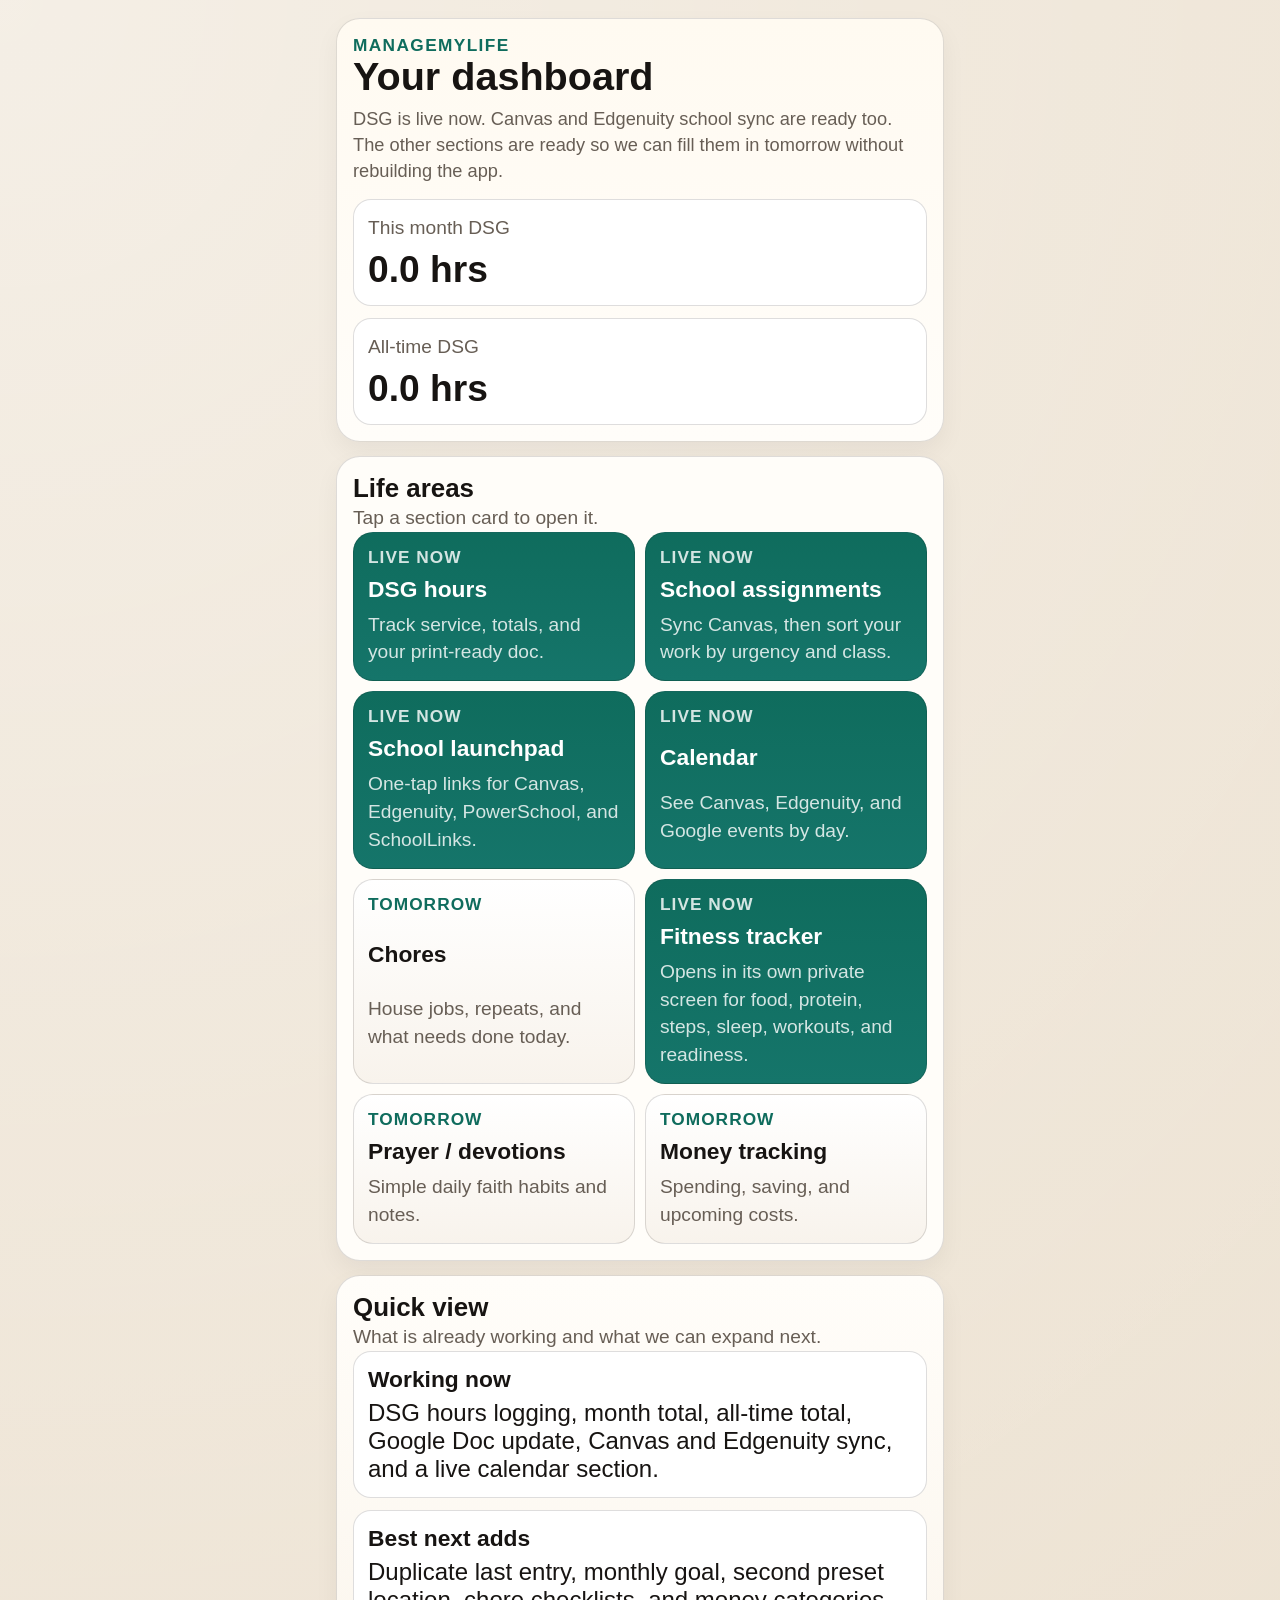
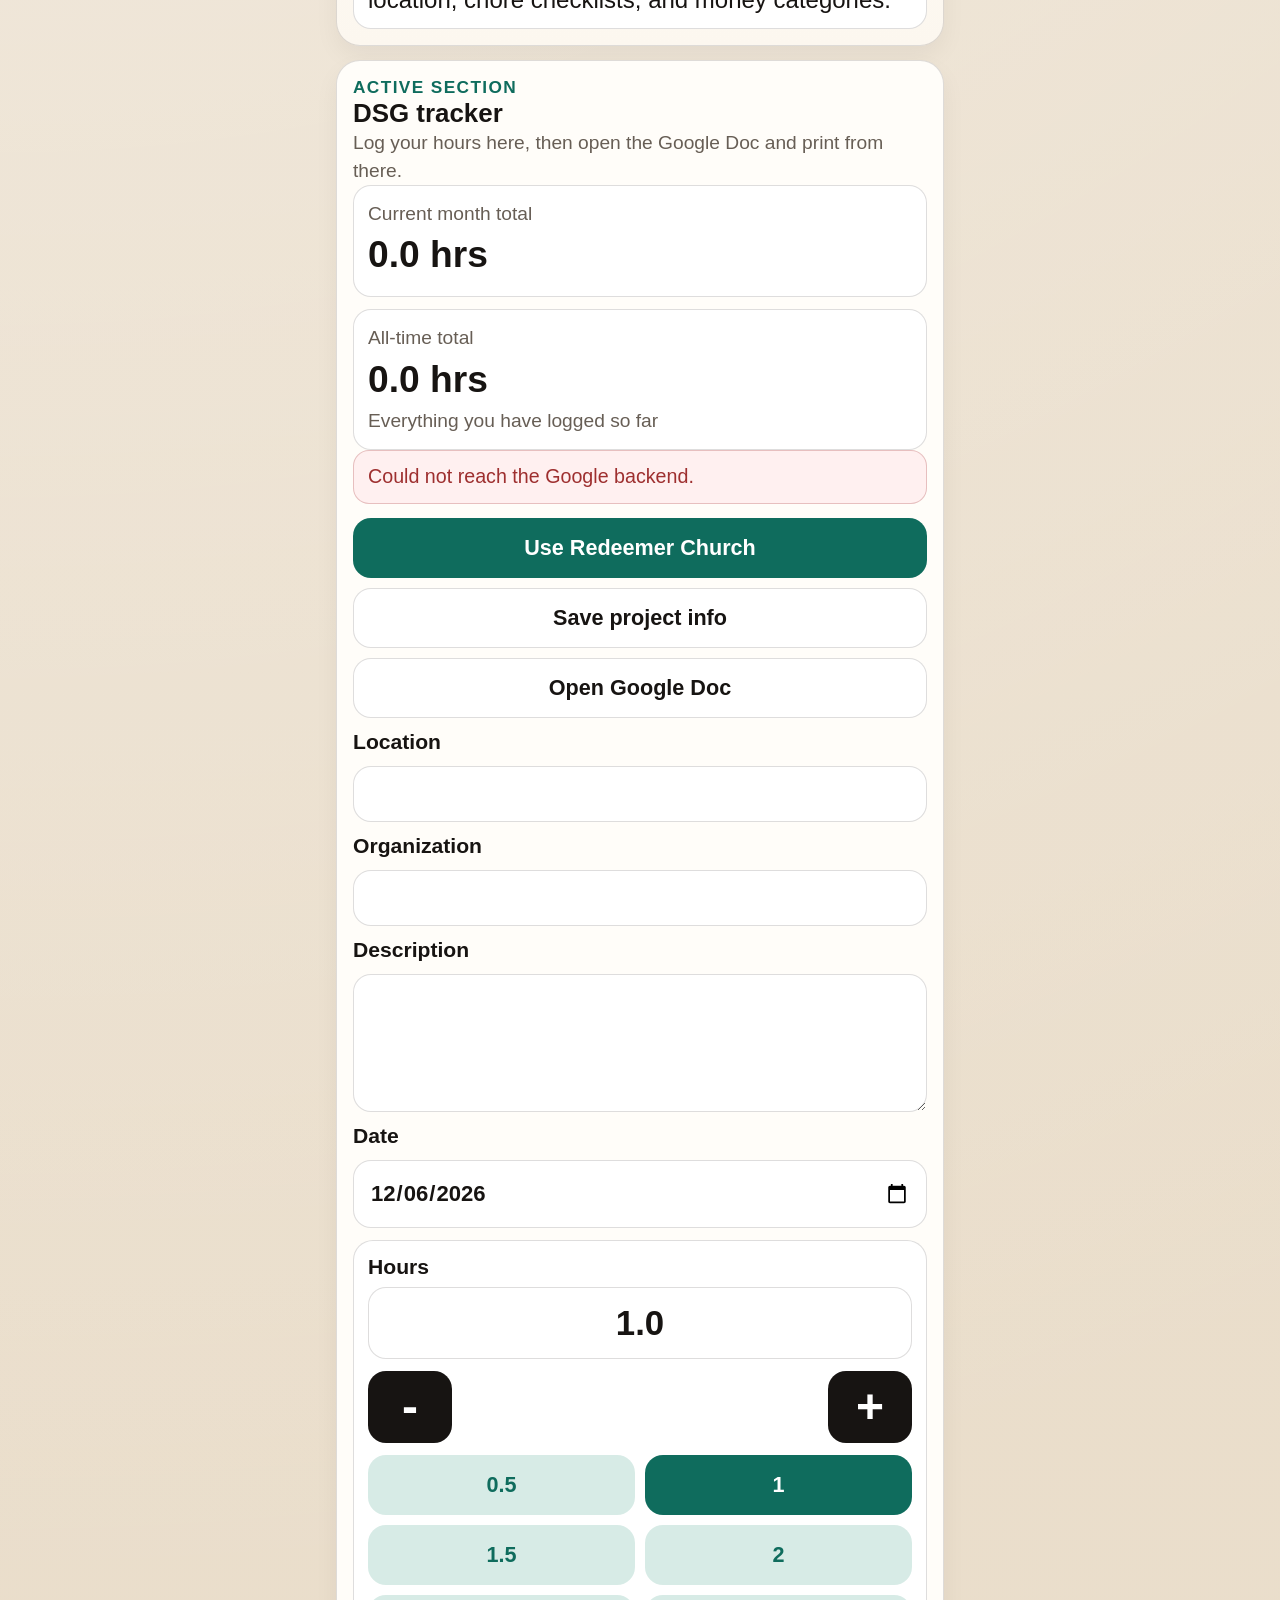
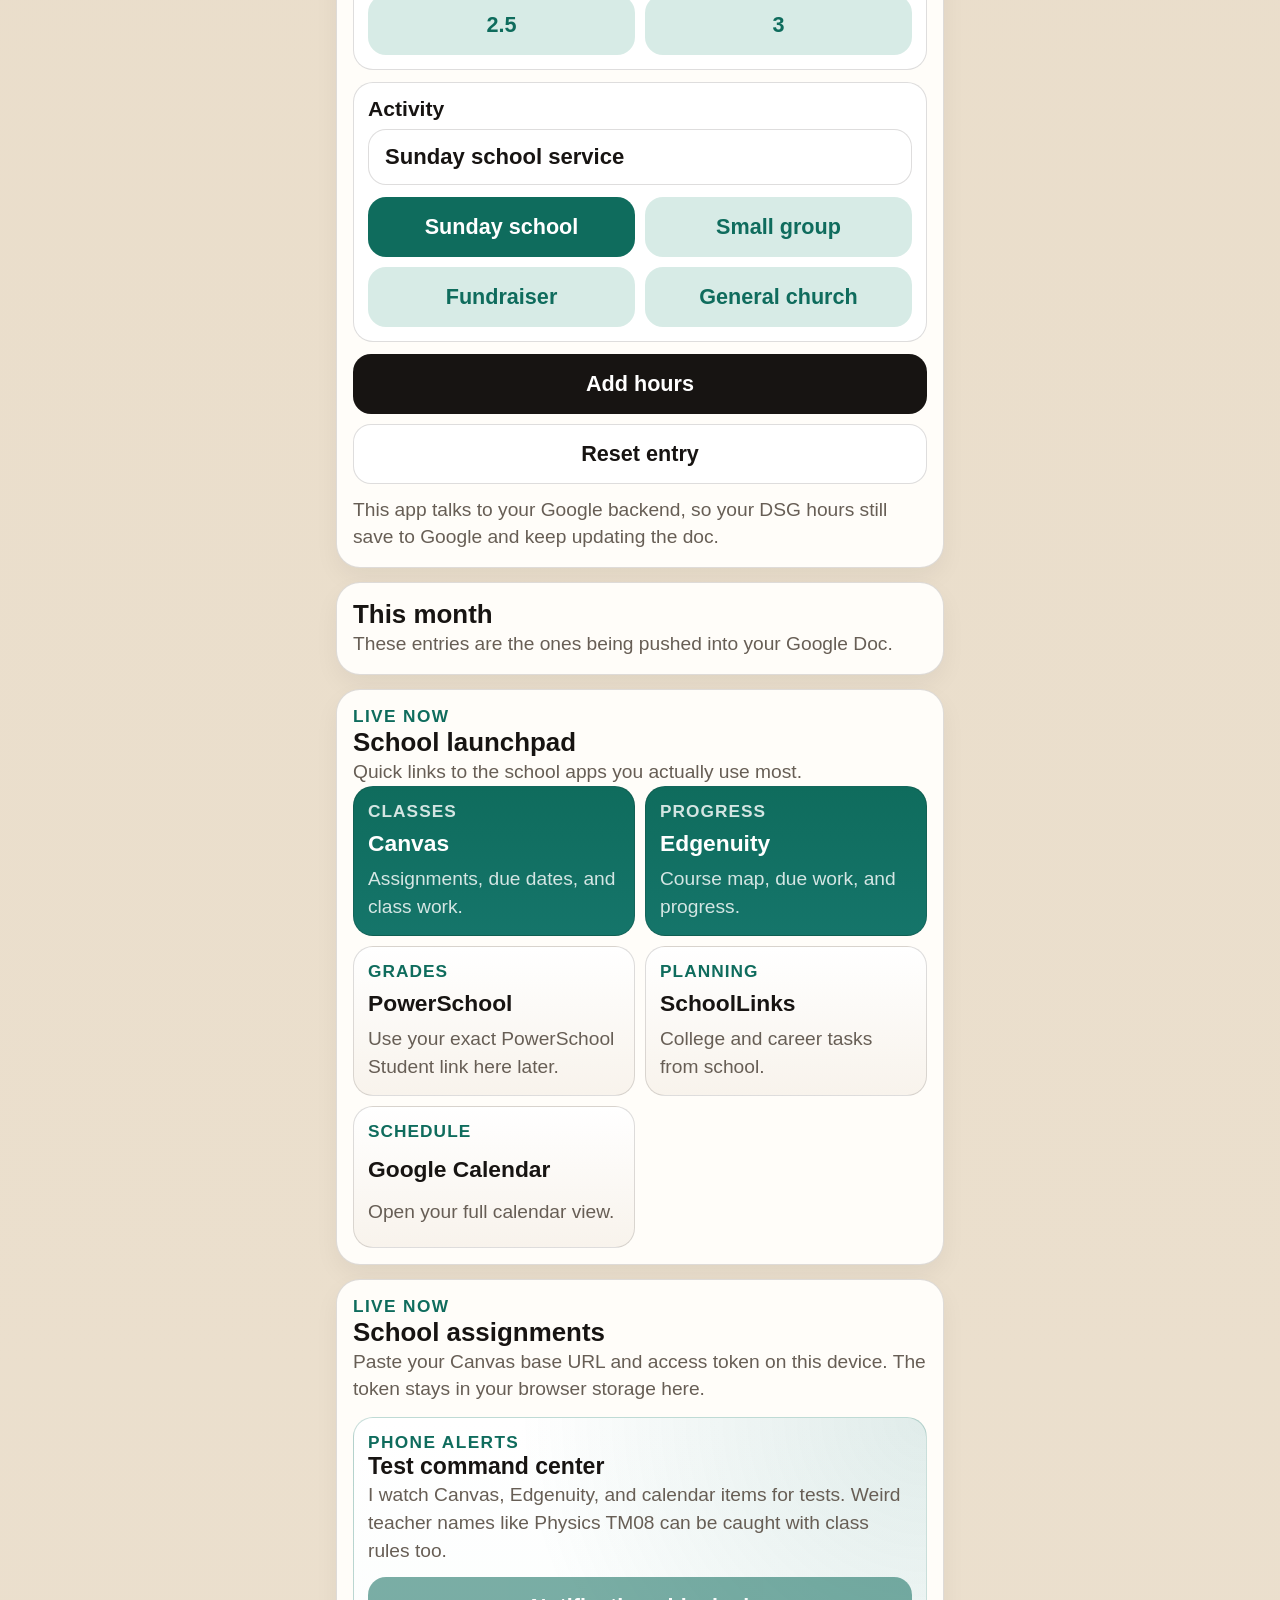
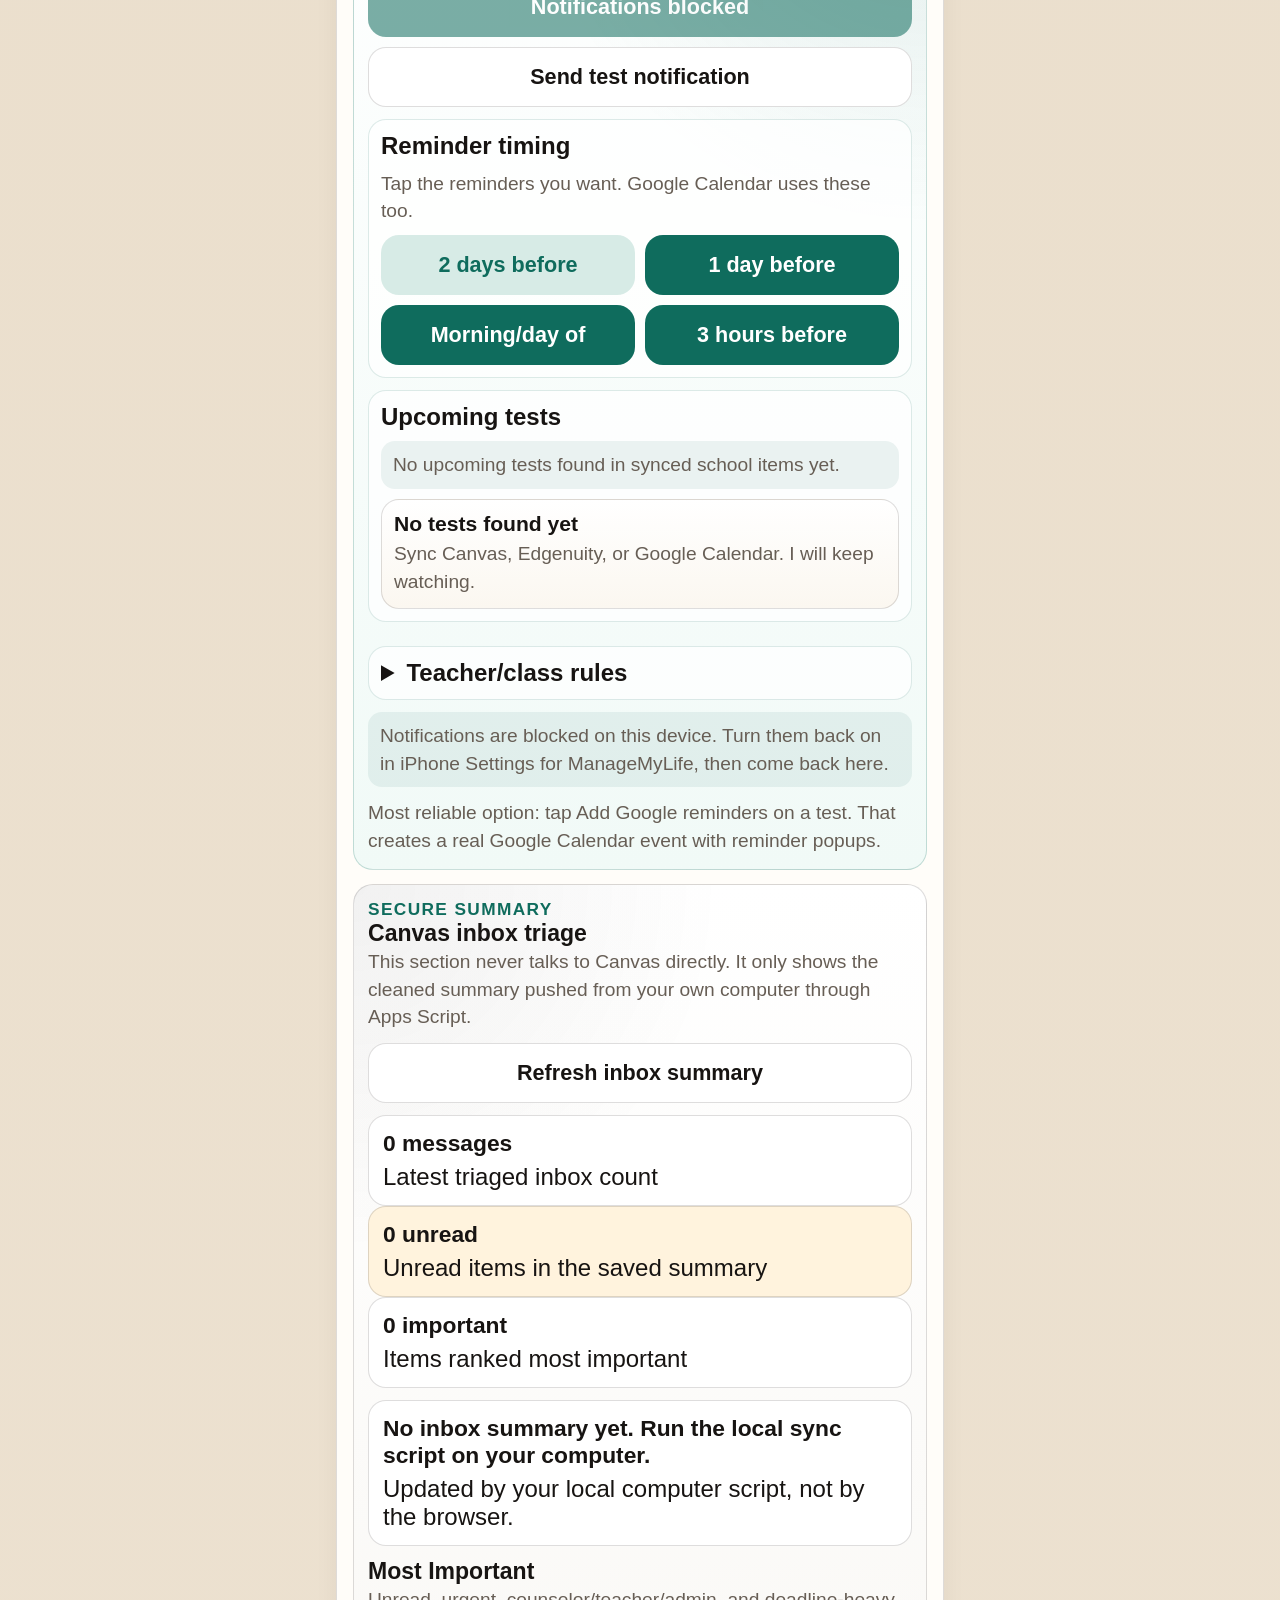
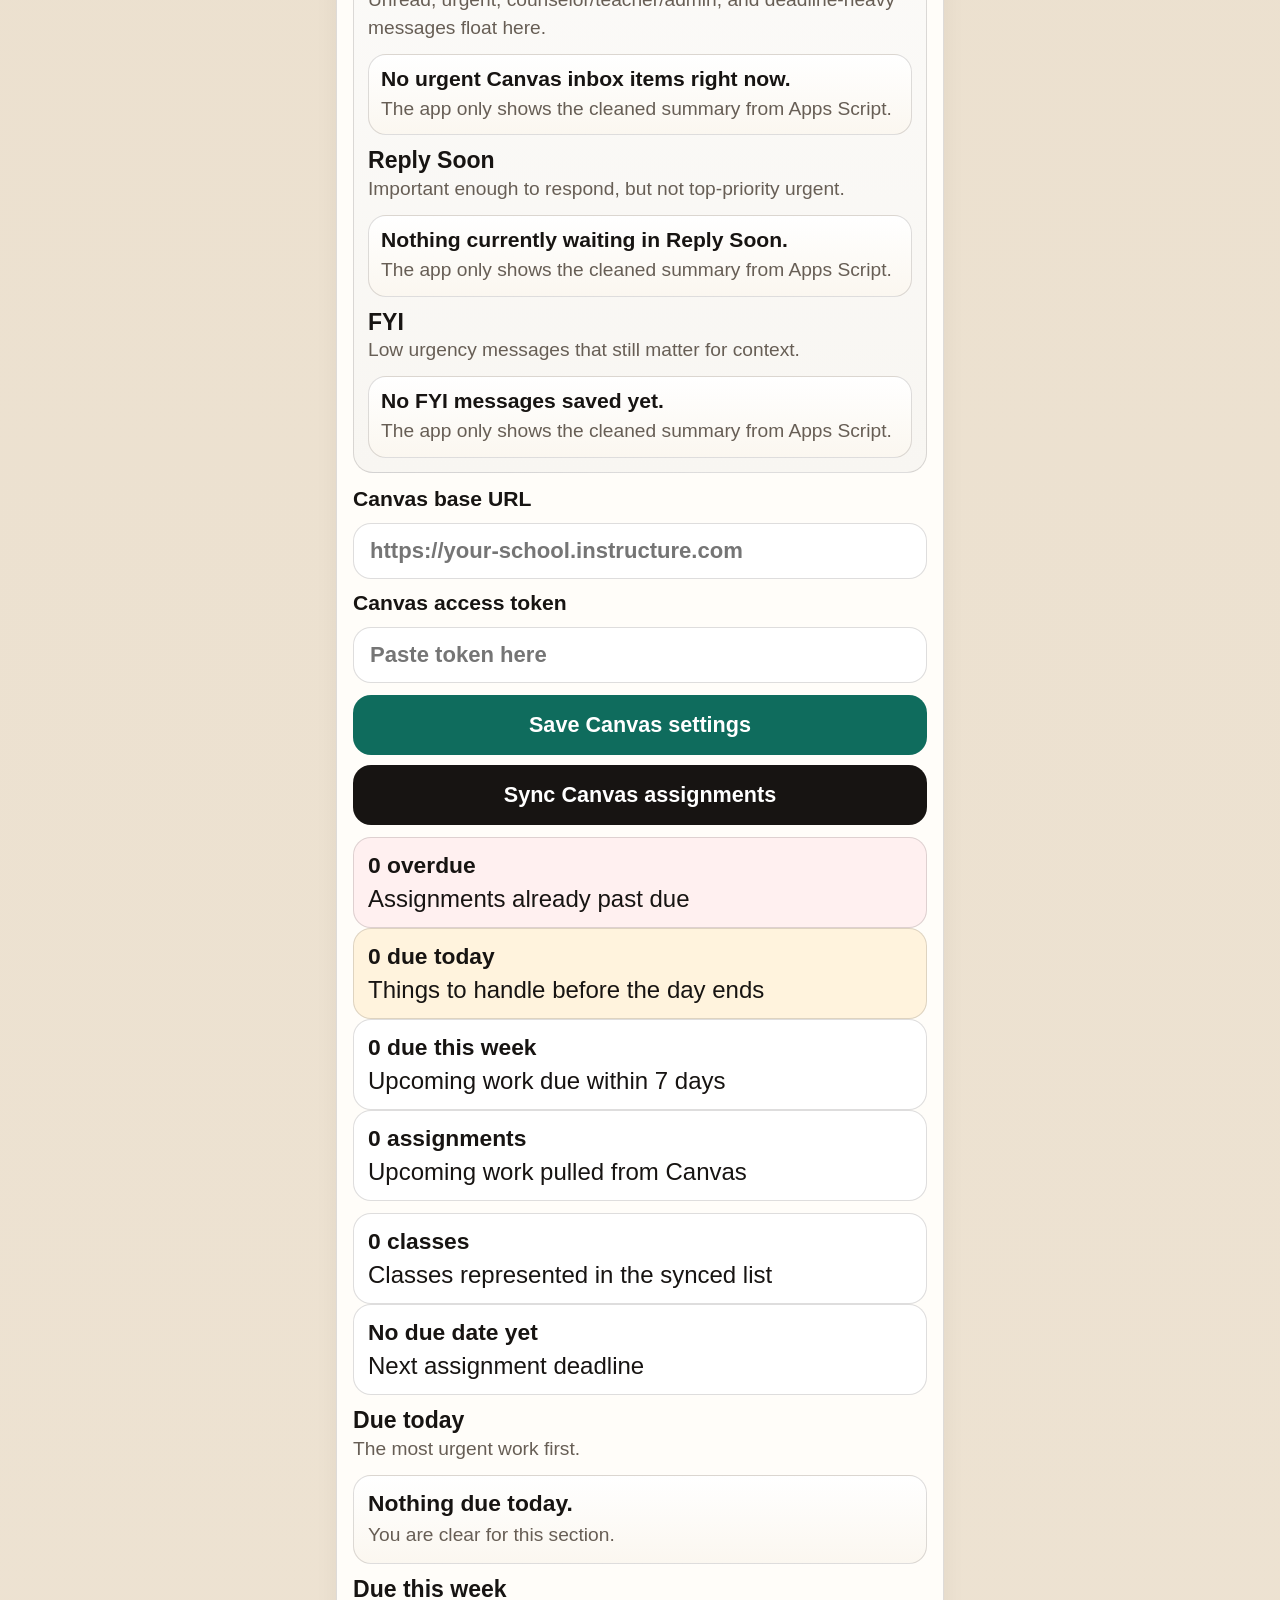
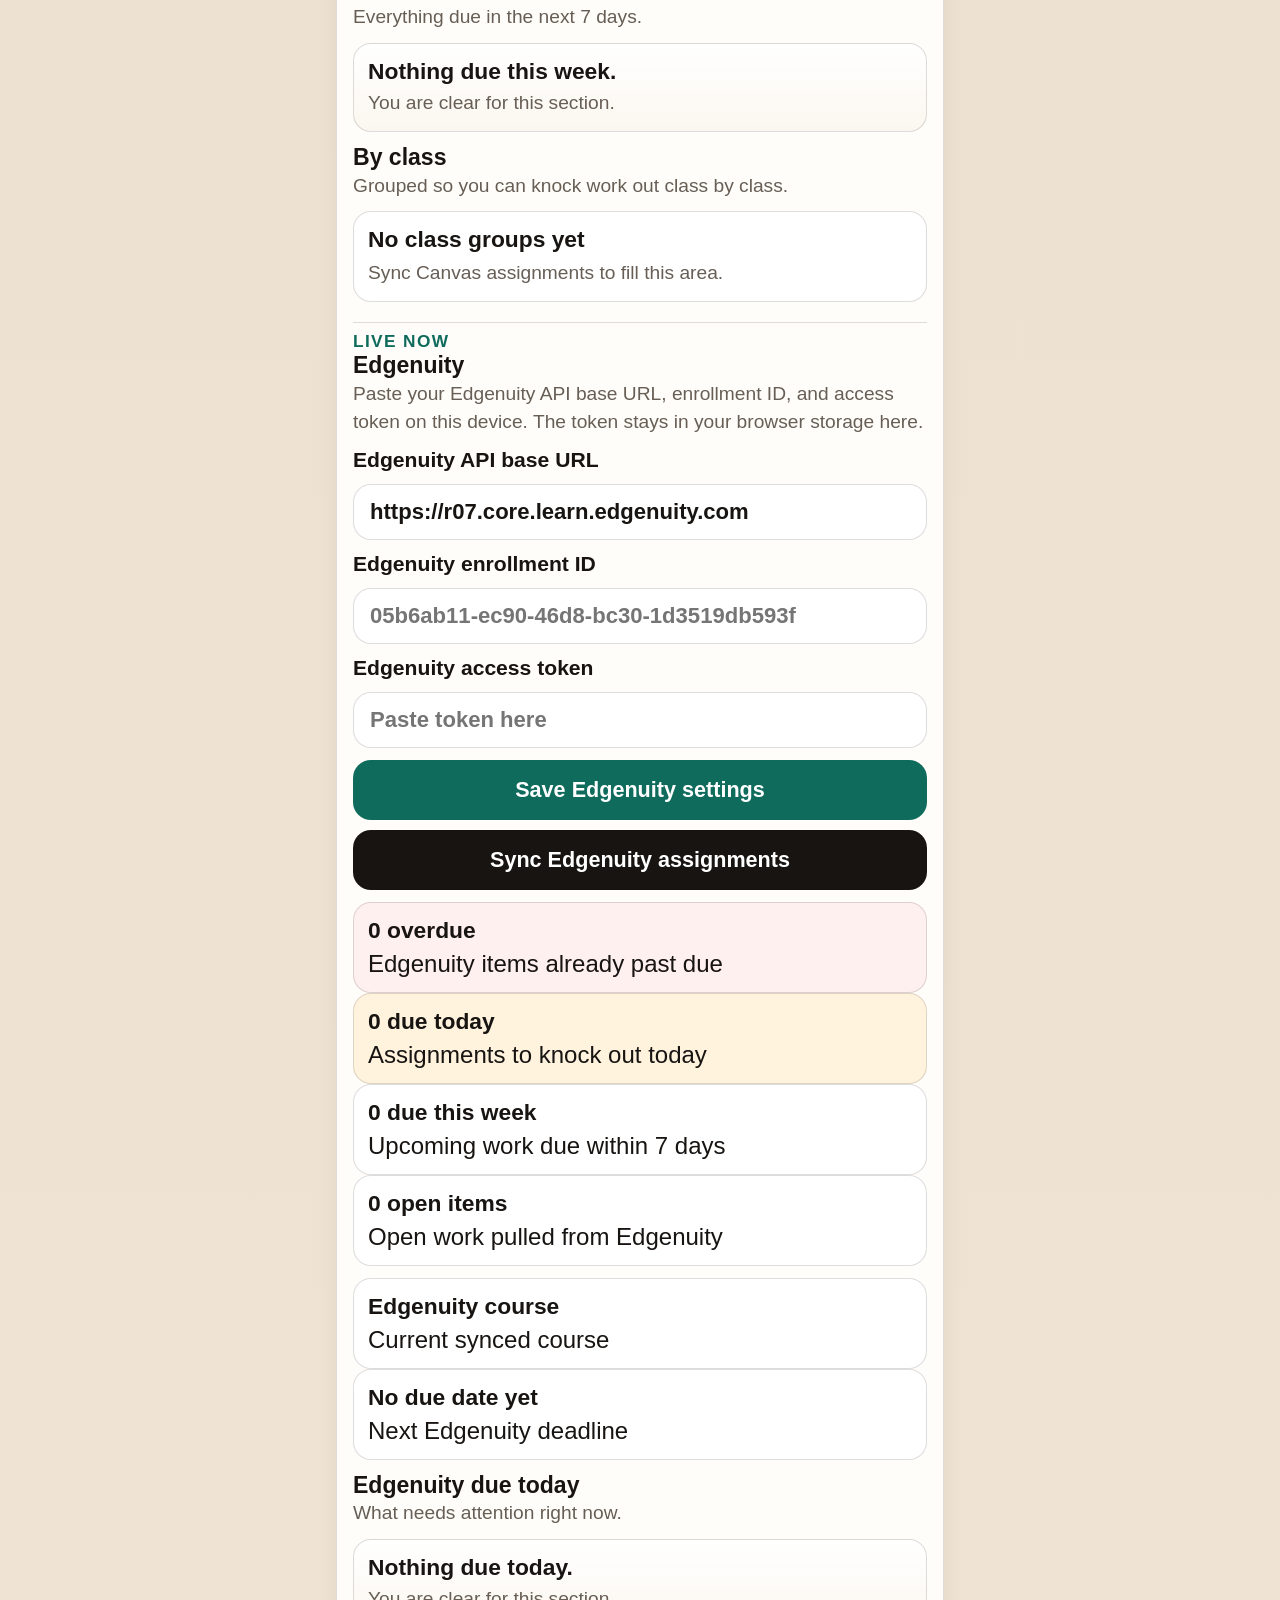
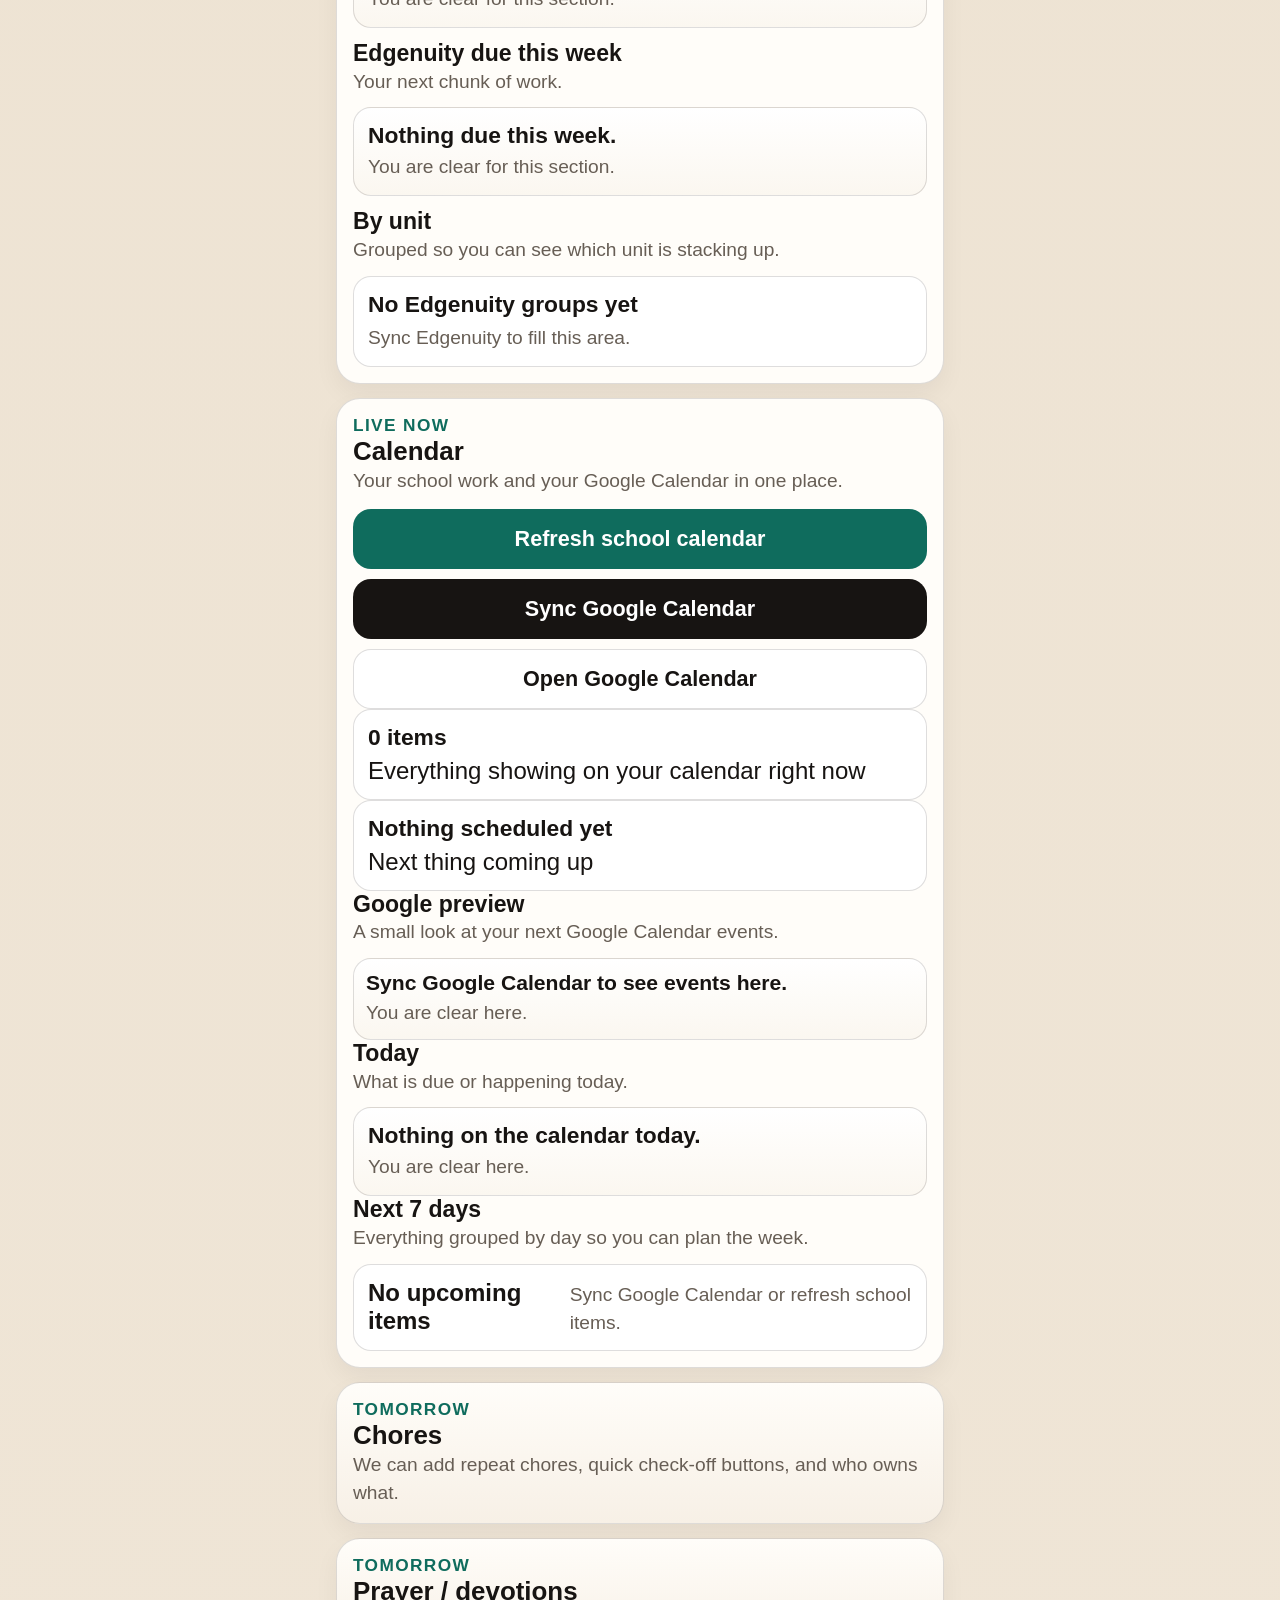
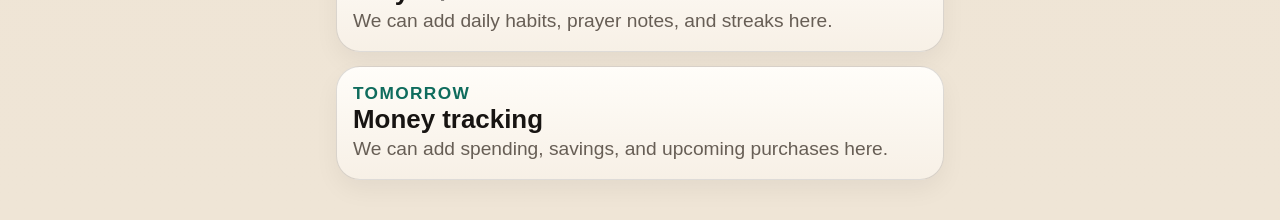
==== commit 112ec9d4: "Add files via upload" ====
--- a/index.html
+++ b/index.html
@@ -37,7 +37,7 @@
         <div class="section-head">
           <div>
             <h2>Life areas</h2>
-            <p class="mini">Tap a section card to jump down to it.</p>
+            <p class="mini">Tap a section card to open it.</p>
           </div>
         </div>
         <div class="dashboard-grid">
@@ -66,11 +66,11 @@
             <strong>Chores</strong>
             <span class="tile-copy">House jobs, repeats, and what needs done today.</span>
           </button>
-          <button class="dashboard-tile active" type="button" data-target="fitnessSection">
-            <span class="tile-kicker">Live now</span>
-            <strong>Fitness tracker</strong>
-            <span class="tile-copy">Food, protein, steps, heart rate, sleep, workouts, and readiness.</span>
-          </button>
+          <button class="dashboard-tile active" type="button" data-target="fitnessSection">
+            <span class="tile-kicker">Live now</span>
+            <strong>Fitness tracker</strong>
+            <span class="tile-copy">Opens in its own private screen for food, protein, steps, sleep, workouts, and readiness.</span>
+          </button>
           <button class="dashboard-tile" type="button" data-target="prayerSection">
             <span class="tile-kicker">Tomorrow</span>
             <strong>Prayer / devotions</strong>
@@ -305,6 +305,70 @@
           <p class="notice">Most reliable option: tap Add Google reminders on a test. That creates a real Google Calendar event with reminder popups.</p>
         </div>
 
+        <div class="control-box inbox-box section-gap">
+          <div class="section-head compact-head">
+            <div>
+              <p class="eyebrow">Secure summary</p>
+              <h3>Canvas inbox triage</h3>
+              <p class="mini">This section never talks to Canvas directly. It only shows the cleaned summary pushed from your own computer through Apps Script.</p>
+            </div>
+          </div>
+
+          <div class="button-stack">
+            <button class="btn ghost" id="canvasInboxRefreshBtn" type="button">Refresh inbox summary</button>
+          </div>
+
+          <div class="school-summary-grid">
+            <div class="overview-item urgency-card normal">
+              <strong id="canvasInboxMessageCount">0 messages</strong>
+              <span>Latest triaged inbox count</span>
+            </div>
+            <div class="overview-item urgency-card today">
+              <strong id="canvasInboxUnreadCount">0 unread</strong>
+              <span>Unread items in the saved summary</span>
+            </div>
+            <div class="overview-item urgency-card week">
+              <strong id="canvasInboxImportantCount">0 important</strong>
+              <span>Items ranked most important</span>
+            </div>
+          </div>
+
+          <div class="overview-item">
+            <strong id="canvasInboxLastUpdated">No inbox summary yet.</strong>
+            <span>Updated by your local computer script, not by the browser.</span>
+          </div>
+
+          <div class="school-block">
+            <div class="section-head compact-head">
+              <div>
+                <h3>Most Important</h3>
+                <p class="mini">Unread, urgent, counselor/teacher/admin, and deadline-heavy messages float here.</p>
+              </div>
+            </div>
+            <div class="entries compact-entries" id="canvasInboxMostImportant"></div>
+          </div>
+
+          <div class="school-block">
+            <div class="section-head compact-head">
+              <div>
+                <h3>Reply Soon</h3>
+                <p class="mini">Important enough to respond, but not top-priority urgent.</p>
+              </div>
+            </div>
+            <div class="entries compact-entries" id="canvasInboxReplySoon"></div>
+          </div>
+
+          <div class="school-block">
+            <div class="section-head compact-head">
+              <div>
+                <h3>FYI</h3>
+                <p class="mini">Low urgency messages that still matter for context.</p>
+              </div>
+            </div>
+            <div class="entries compact-entries" id="canvasInboxFyi"></div>
+          </div>
+        </div>
+
         <div class="stack section-gap">
           <label class="field">Canvas base URL
             <input id="canvasBaseUrl" type="url" placeholder="https://your-school.instructure.com">
@@ -535,14 +599,17 @@
         <p class="mini">We can add repeat chores, quick check-off buttons, and who owns what.</p>
       </section>
 
-      <section class="card" id="fitnessSection">
-        <div class="section-head">
-          <div>
-            <p class="eyebrow">Live now</p>
-            <h2>Fitness tracker</h2>
-            <p class="mini">A private daily tracker for food, protein, water, steps, sleep, heart rate, workouts, mood, and trends.</p>
-          </div>
-        </div>
+      <section class="card fitness-screen" id="fitnessSection" aria-hidden="true">
+        <div class="section-head">
+          <div class="screen-head">
+            <div>
+              <p class="eyebrow">Live now</p>
+              <h2>Fitness tracker</h2>
+              <p class="mini">A private daily tracker for food, protein, water, steps, sleep, heart rate, workouts, mood, and trends.</p>
+            </div>
+            <button class="btn ghost screen-close-btn" id="closeFitnessBtn" type="button">Back to dashboard</button>
+          </div>
+        </div>
 
         <div id="fitnessStatusBox" class="status"></div>
 
--- a/styles.css
+++ b/styles.css
@@ -245,6 +245,21 @@
   border-color: rgba(15, 108, 93, 0.22);
 }
 
+.inbox-box {
+  background:
+    radial-gradient(circle at top left, rgba(23, 20, 18, 0.06), transparent 28%),
+    linear-gradient(180deg, #ffffff 0%, #f8f6f2 100%);
+}
+
+.inbox-card {
+  border-color: rgba(23, 20, 18, 0.1);
+}
+
+.inbox-preview {
+  margin: 0;
+  line-height: 1.45;
+}
+
 .notification-status {
   background: rgba(15, 108, 93, 0.08);
   border-radius: 14px;
@@ -612,14 +627,48 @@
   gap: 10px;
 }
 
-.fitness-panel {
-  display: grid;
-  gap: 14px;
-}
-
-.hidden {
-  display: none !important;
-}
+.fitness-panel {
+  display: grid;
+  gap: 14px;
+}
+
+.fitness-screen {
+  display: none;
+}
+
+.fitness-screen-open {
+  overflow: hidden;
+}
+
+.fitness-screen-open .fitness-screen {
+  display: grid;
+  position: fixed;
+  top: 10px;
+  left: 50%;
+  transform: translateX(-50%);
+  width: min(560px, calc(100vw - 20px));
+  max-height: calc(100vh - 20px);
+  overflow-y: auto;
+  z-index: 50;
+  padding-bottom: 28px;
+  box-shadow: 0 18px 40px rgba(0, 0, 0, 0.16);
+}
+
+.screen-head {
+  display: flex;
+  align-items: flex-start;
+  justify-content: space-between;
+  gap: 12px;
+}
+
+.screen-close-btn {
+  flex-shrink: 0;
+  min-height: 52px;
+}
+
+.hidden {
+  display: none !important;
+}
 
 .readiness-card {
   background: linear-gradient(180deg, #e9f7f2 0%, #ffffff 100%);
@@ -751,10 +800,27 @@
   font-size: 1rem;
 }
 
-@media (max-width: 520px) {
-  .target-strip {
-    grid-template-columns: 1fr;
-  }
+@media (max-width: 520px) {
+  .fitness-screen-open .fitness-screen {
+    top: 0;
+    width: 100vw;
+    max-height: 100vh;
+    border-radius: 0;
+    border-left: 0;
+    border-right: 0;
+  }
+
+  .screen-head {
+    flex-direction: column;
+  }
+
+  .screen-close-btn {
+    width: 100%;
+  }
+
+  .target-strip {
+    grid-template-columns: 1fr;
+  }
 
   .compact-presets {
     grid-template-columns: repeat(2, minmax(0, 1fr));
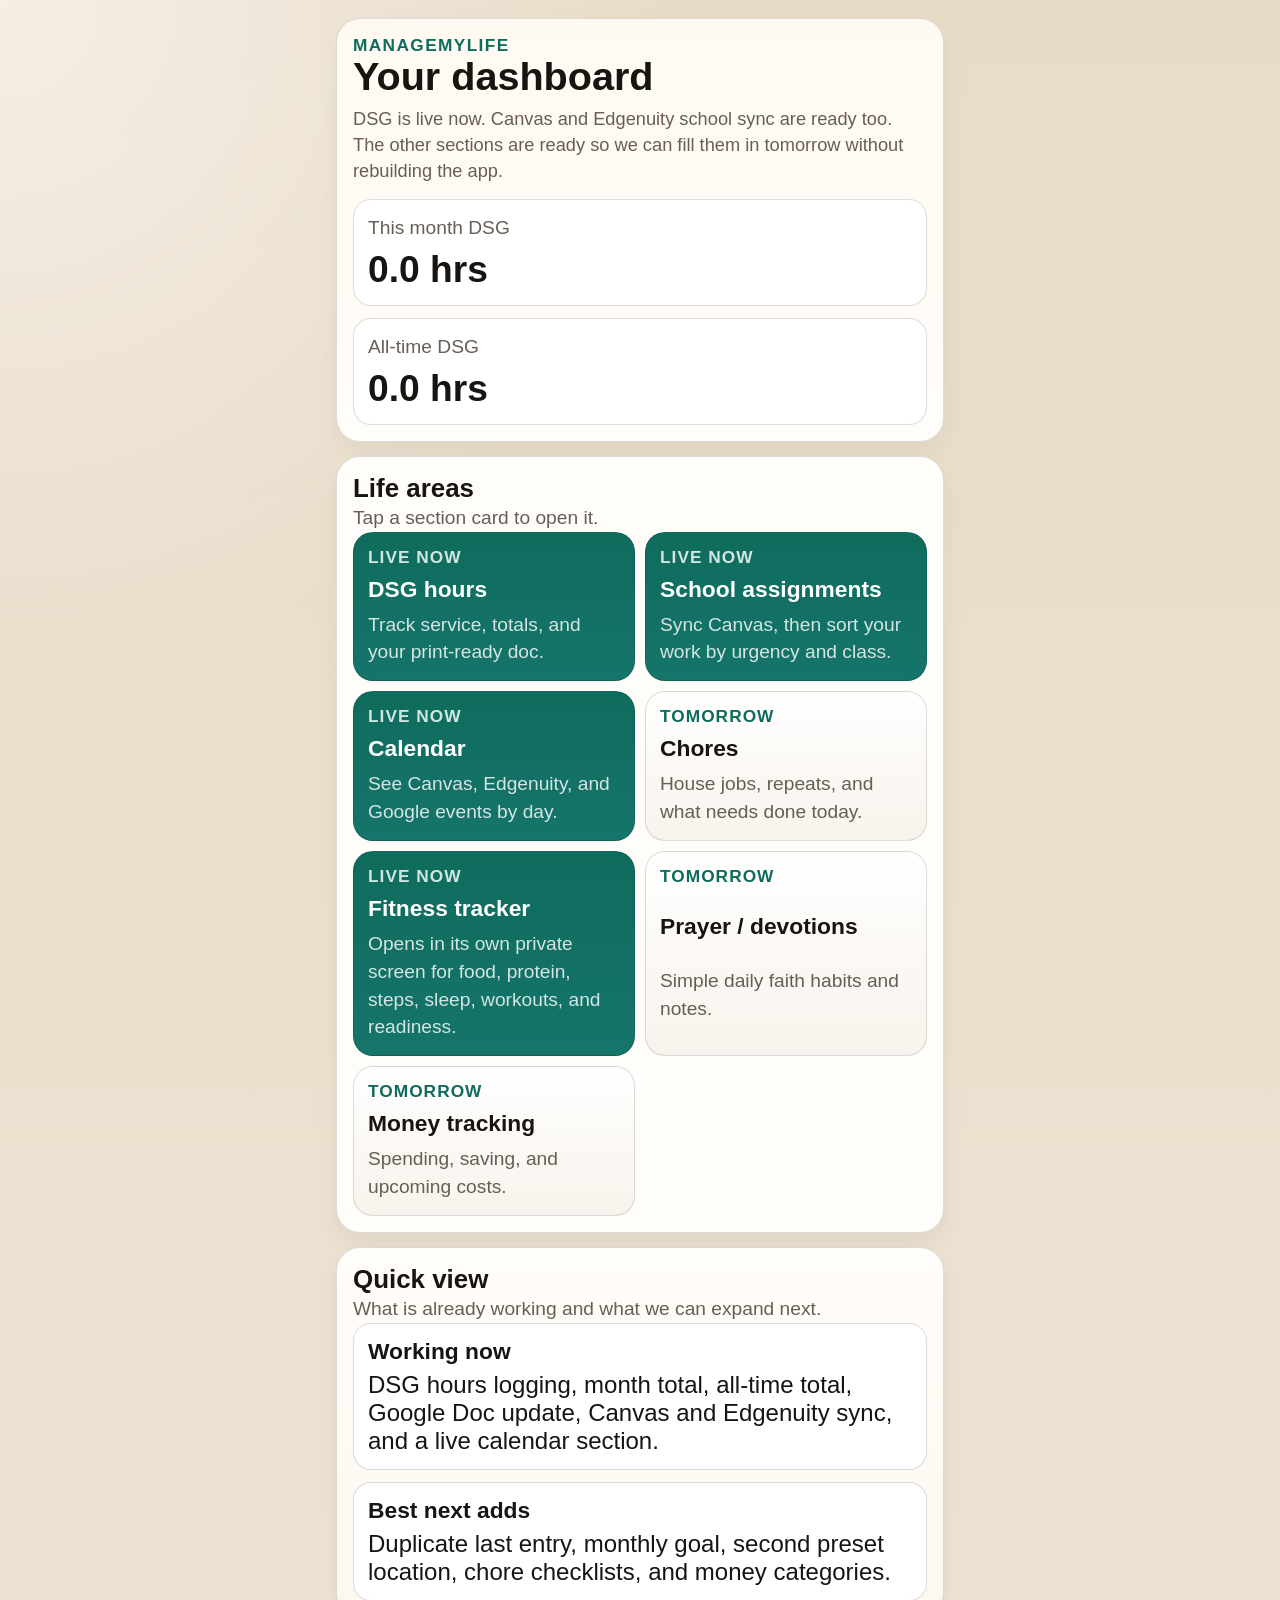
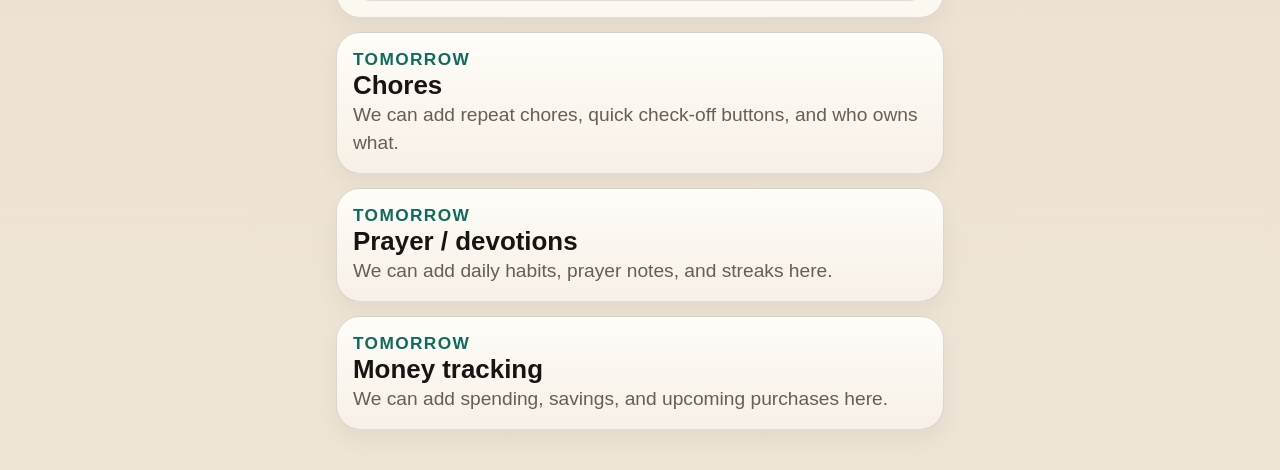
==== commit 09db44f2: "Add files via upload" ====
--- a/index.html
+++ b/index.html
@@ -51,16 +51,11 @@
             <strong>School assignments</strong>
             <span class="tile-copy">Sync Canvas, then sort your work by urgency and class.</span>
           </button>
-          <button class="dashboard-tile active" type="button" data-target="launchpadSection">
-            <span class="tile-kicker">Live now</span>
-            <strong>School launchpad</strong>
-            <span class="tile-copy">One-tap links for Canvas, Edgenuity, PowerSchool, and SchoolLinks.</span>
-          </button>
-          <button class="dashboard-tile active" type="button" data-target="calendarSection">
-            <span class="tile-kicker">Live now</span>
-            <strong>Calendar</strong>
-            <span class="tile-copy">See Canvas, Edgenuity, and Google events by day.</span>
-          </button>
+          <button class="dashboard-tile active" type="button" data-target="calendarSection">
+            <span class="tile-kicker">Live now</span>
+            <strong>Calendar</strong>
+            <span class="tile-copy">See Canvas, Edgenuity, and Google events by day.</span>
+          </button>
           <button class="dashboard-tile" type="button" data-target="choresSection">
             <span class="tile-kicker">Tomorrow</span>
             <strong>Chores</strong>
@@ -103,14 +98,17 @@
         </div>
       </section>
 
-      <section class="card tracker-card" id="dsgSection">
-        <div class="section-head">
-          <div>
-            <p class="eyebrow">Active section</p>
-            <h2>DSG tracker</h2>
-            <p class="mini">Log your hours here, then open the Google Doc and print from there.</p>
-          </div>
-        </div>
+      <section class="card tracker-card app-screen-section" id="dsgSection" aria-hidden="true">
+        <div class="section-head">
+          <div class="screen-head">
+            <div>
+              <p class="eyebrow">Active section</p>
+              <h2>DSG tracker</h2>
+              <p class="mini">Log your hours here, then open the Google Doc and print from there.</p>
+            </div>
+            <button class="btn ghost screen-close-btn" id="closeDsgBtn" type="button">Back to dashboard</button>
+          </div>
+        </div>
 
         <div class="totals-stack">
           <div class="total">
@@ -182,71 +180,33 @@
             </div>
           </div>
 
-          <div class="button-stack">
-            <button class="btn primary" id="saveEntryBtn" type="button">Add hours</button>
-            <button class="btn ghost" id="resetBtn" type="button">Reset entry</button>
-          </div>
-
-          <p class="notice">This app talks to your Google backend, so your DSG hours still save to Google and keep updating the doc.</p>
-        </div>
-      </section>
-
-      <section class="card">
-        <div class="section-head">
-          <div>
-            <h2>This month</h2>
-            <p class="mini">These entries are the ones being pushed into your Google Doc.</p>
-          </div>
-        </div>
-        <div class="entries" id="entries"></div>
-      </section>
-
-            <section class="card" id="launchpadSection">
-        <div class="section-head">
-          <div>
-            <p class="eyebrow">Live now</p>
-            <h2>School launchpad</h2>
-            <p class="mini">Quick links to the school apps you actually use most.</p>
-          </div>
-        </div>
-
-        <div class="dashboard-grid launchpad-grid">
-          <a class="dashboard-tile active launchpad-link" href="https://jenks.instructure.com" target="_blank" rel="noopener noreferrer">
-            <span class="tile-kicker">Classes</span>
-            <strong>Canvas</strong>
-            <span class="tile-copy">Assignments, due dates, and class work.</span>
-          </a>
-          <a class="dashboard-tile active launchpad-link" href="https://student.edgenuity.com" target="_blank" rel="noopener noreferrer">
-            <span class="tile-kicker">Progress</span>
-            <strong>Edgenuity</strong>
-            <span class="tile-copy">Course map, due work, and progress.</span>
-          </a>
-          <a class="dashboard-tile launchpad-link" href="#" id="powerSchoolLaunchLink">
-            <span class="tile-kicker">Grades</span>
-            <strong>PowerSchool</strong>
-            <span class="tile-copy">Use your exact PowerSchool Student link here later.</span>
-          </a>
-          <a class="dashboard-tile launchpad-link" href="#" id="schoolLinksLaunchLink">
-            <span class="tile-kicker">Planning</span>
-            <strong>SchoolLinks</strong>
-            <span class="tile-copy">College and career tasks from school.</span>
-          </a>
-          <a class="dashboard-tile launchpad-link" href="https://calendar.google.com/calendar/u/0/r" target="_blank" rel="noopener noreferrer">
-            <span class="tile-kicker">Schedule</span>
-            <strong>Google Calendar</strong>
-            <span class="tile-copy">Open your full calendar view.</span>
-          </a>
-        </div>
-      </section>
-
-<section class="card" id="schoolSection">
-        <div class="section-head">
-          <div>
-            <p class="eyebrow">Live now</p>
-            <h2>School assignments</h2>
-            <p class="mini">Paste your Canvas base URL and access token on this device. The token stays in your browser storage here.</p>
-          </div>
-        </div>
+          <div class="button-stack">
+            <button class="btn primary" id="saveEntryBtn" type="button">Add hours</button>
+            <button class="btn ghost" id="resetBtn" type="button">Reset entry</button>
+          </div>
+
+          <p class="notice">This app talks to your Google backend, so your DSG hours still save to Google and keep updating the doc.</p>
+
+          <div class="section-head">
+            <div>
+              <h2>This month</h2>
+              <p class="mini">These entries are the ones being pushed into your Google Doc.</p>
+            </div>
+          </div>
+          <div class="entries" id="entries"></div>
+        </div>
+      </section>
+<section class="card app-screen-section" id="schoolSection" aria-hidden="true">
+        <div class="section-head">
+          <div class="screen-head">
+            <div>
+              <p class="eyebrow">Live now</p>
+              <h2>School assignments</h2>
+              <p class="mini">Paste your Canvas base URL and access token on this device. The token stays in your browser storage here.</p>
+            </div>
+            <button class="btn ghost screen-close-btn" id="closeSchoolBtn" type="button">Back to dashboard</button>
+          </div>
+        </div>
 
         <div id="schoolErrorBox" class="error"></div>
         <div id="schoolStatusBox" class="status"></div>
@@ -533,14 +493,17 @@
         </div>
       </section>
 
-            <section class="card" id="calendarSection">
-        <div class="section-head">
-          <div>
-            <p class="eyebrow">Live now</p>
-            <h2>Calendar</h2>
-            <p class="mini">Your school work and your Google Calendar in one place.</p>
-          </div>
-        </div>
+            <section class="card app-screen-section" id="calendarSection" aria-hidden="true">
+        <div class="section-head">
+          <div class="screen-head">
+            <div>
+              <p class="eyebrow">Live now</p>
+              <h2>Calendar</h2>
+              <p class="mini">Your school work and your Google Calendar in one place.</p>
+            </div>
+            <button class="btn ghost screen-close-btn" id="closeCalendarBtn" type="button">Back to dashboard</button>
+          </div>
+        </div>
 
         <div id="calendarErrorBox" class="error"></div>
         <div id="calendarStatusBox" class="status"></div>
@@ -599,7 +562,7 @@
         <p class="mini">We can add repeat chores, quick check-off buttons, and who owns what.</p>
       </section>
 
-      <section class="card fitness-screen" id="fitnessSection" aria-hidden="true">
+      <section class="card fitness-screen app-screen-section" id="fitnessSection" aria-hidden="true">
         <div class="section-head">
           <div class="screen-head">
             <div>
--- a/styles.css
+++ b/styles.css
@@ -632,15 +632,15 @@
   gap: 14px;
 }
 
-.fitness-screen {
+.app-screen-section {
   display: none;
 }
 
-.fitness-screen-open {
+.screen-open {
   overflow: hidden;
 }
 
-.fitness-screen-open .fitness-screen {
+.screen-open .app-screen-section.is-open {
   display: grid;
   position: fixed;
   top: 10px;
@@ -801,7 +801,7 @@
 }
 
 @media (max-width: 520px) {
-  .fitness-screen-open .fitness-screen {
+  .screen-open .app-screen-section.is-open {
     top: 0;
     width: 100vw;
     max-height: 100vh;
